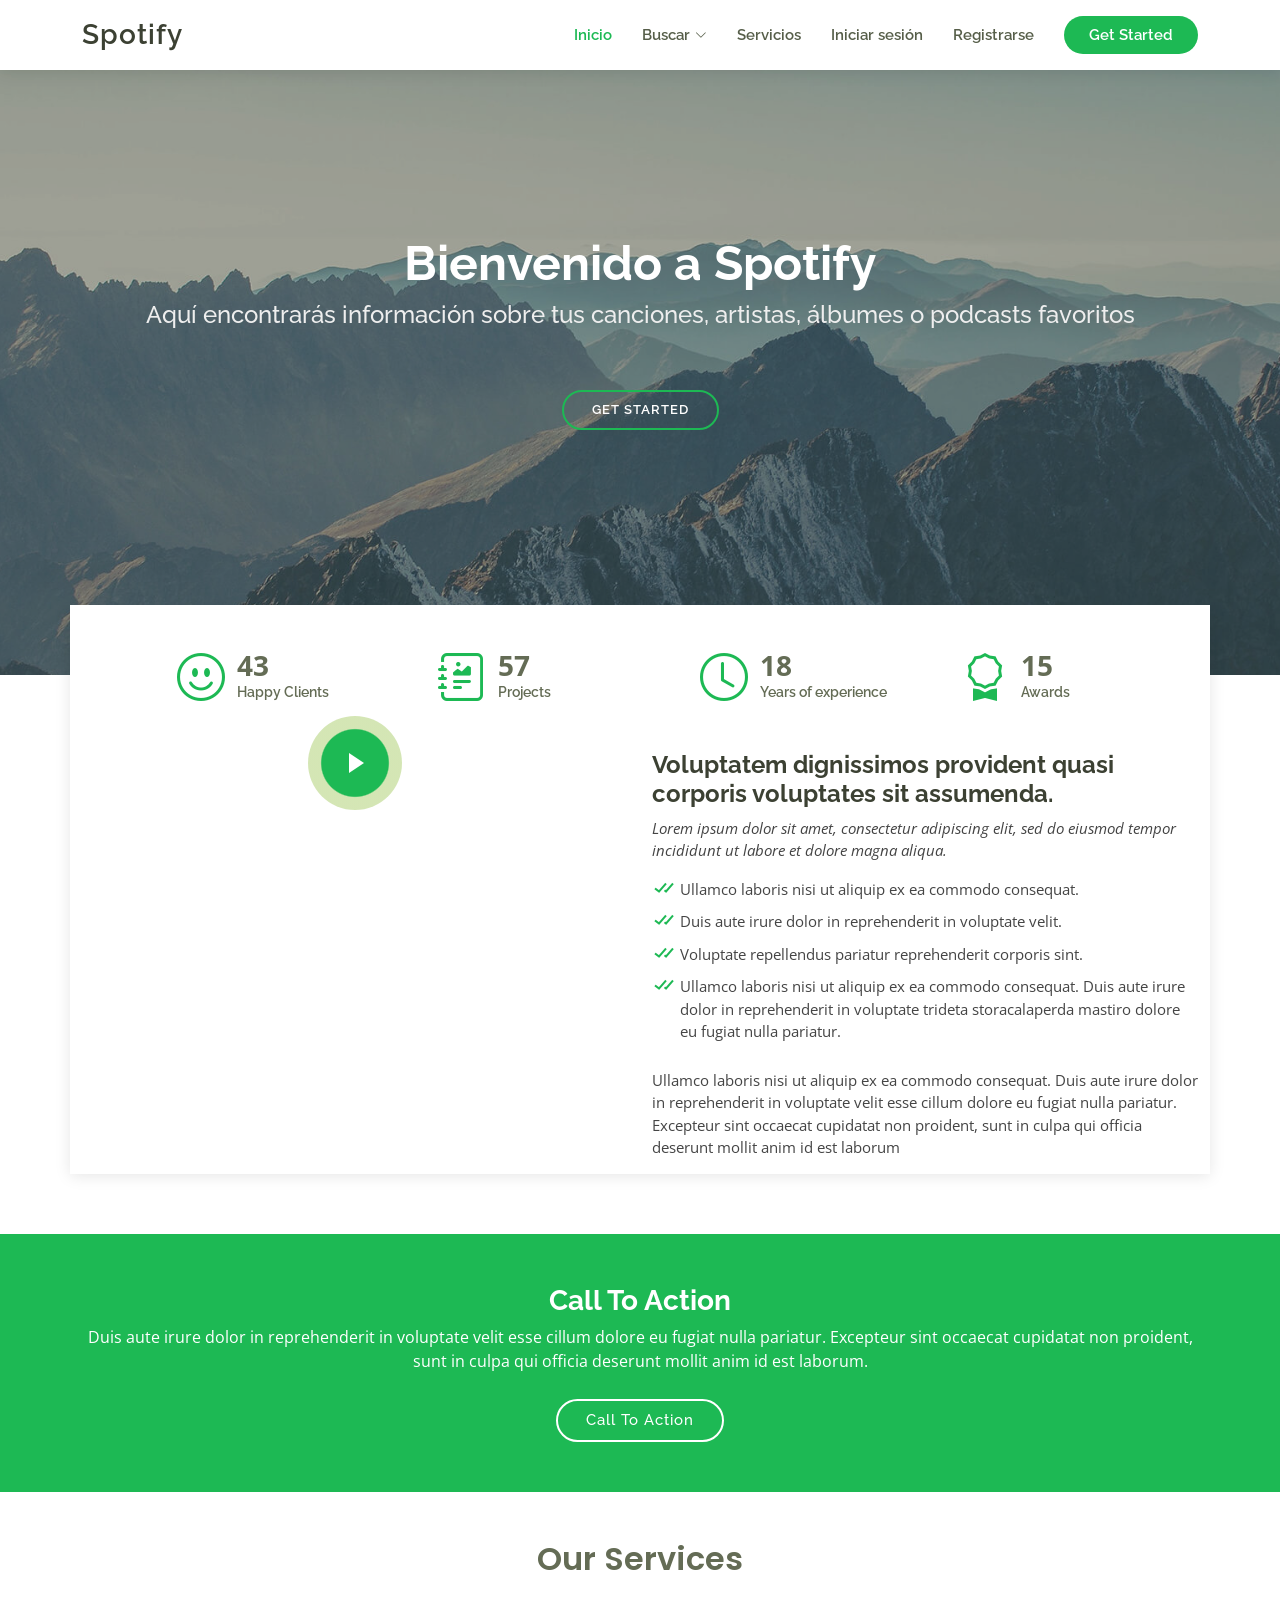
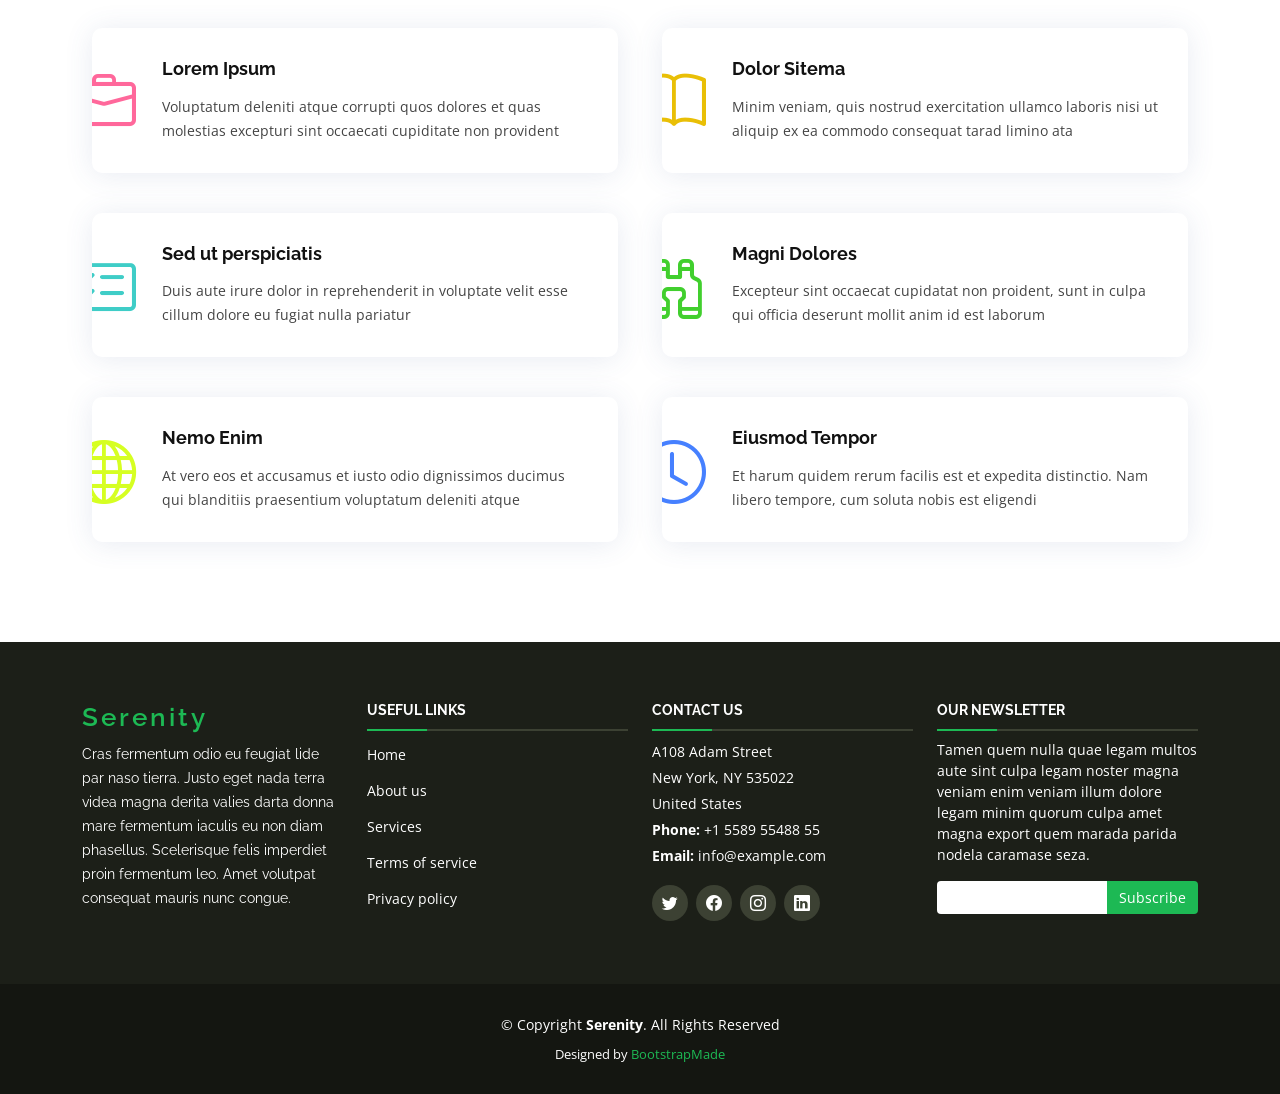
==== pat/src/main/resources/static/index.html @ 3deb3f6e "Bootstrap" ====
<!DOCTYPE html>
<html lang="en">

<head>
  <meta charset="utf-8">
  <meta content="width=device-width, initial-scale=1.0" name="viewport">

  <title>Spotify - Inicio</title>
  <meta content="" name="description">
  <meta content="" name="keywords">

  <!-- Favicons -->
  <link href="assets/img/favicon.png" rel="icon">
  <link href="assets/img/apple-touch-icon.png" rel="apple-touch-icon">

  <!-- Google Fonts -->
  <link href="https://fonts.googleapis.com/css?family=Open+Sans:300,300i,400,400i,600,600i,700,700i|Raleway:300,300i,400,400i,500,500i,600,600i,700,700i|Poppins:300,300i,400,400i,500,500i,600,600i,700,700i" rel="stylesheet">

  <!-- Vendor CSS Files -->
  <link href="assets/vendor/aos/aos.css" rel="stylesheet">
  <link href="assets/vendor/bootstrap/css/bootstrap.min.css" rel="stylesheet">
  <link href="assets/vendor/bootstrap-icons/bootstrap-icons.css" rel="stylesheet">
  <link href="assets/vendor/boxicons/css/boxicons.min.css" rel="stylesheet">
  <link href="assets/vendor/glightbox/css/glightbox.min.css" rel="stylesheet">
  <link href="assets/vendor/swiper/swiper-bundle.min.css" rel="stylesheet">

  <!-- Template Main CSS File -->
  <link href="assets/css/style.css" rel="stylesheet">
</head>

<body>

  <!-- ======= Header ======= -->
  <header id="header" class="fixed-top d-flex align-items-center">
    <div class="container d-flex align-items-center justify-content-between">

      <div class="logo">
        <h1 class="text-light"><a href="index.html">Spotify</a></h1>
        <!-- Uncomment below if you prefer to use an image logo -->
        <!-- <a href="index.html"><img src="assets/img/logo.png" alt="" class="img-fluid"></a>-->
      </div>

      <nav id="navbar" class="navbar">
        <ul>
          <li><a class="active" href="index.html">Inicio</a></li>
          <li class="dropdown"><a href="#"><span>Buscar</span> <i class="bi bi-chevron-down"></i></a>
            <ul>
              <li><a href="canciones.html">Canciones</a></li>
              <li><a href="artistas.html">Artistas</a></li>
              <li><a href="albumes.html">Álbumes</a></li>
              <li><a href="podcasts.html">Podcasts</a></li>
            </ul>
          </li>
          <li><a href="services.html">Servicios</a></li>
          <li><a href="portfolio.html">Iniciar sesión</a></li>
          <li><a href="register.html">Registrarse</a></li>

          <li><a class="getstarted" href="about.html">Get Started</a></li>
        </ul>
        <i class="bi bi-list mobile-nav-toggle"></i>
      </nav><!-- .navbar -->

    </div>
  </header><!-- End Header -->

  <!-- ======= Hero Section ======= -->
  <section id="hero">
    <div class="hero-container" data-aos="fade-up">
      <h1>Bienvenido a Spotify</h1>
      <h2>Aquí encontrarás información sobre tus canciones, artistas, álbumes o podcasts favoritos</h2>
      <a href="#about" class="btn-get-started scrollto">Get Started</a>
    </div>
  </section><!-- End Hero -->

  <main id="main">

    <!-- ======= About Section ======= -->
    <section id="about" class="about">
      <div class="container">

        <div class="row justify-content-end">
          <div class="col-lg-11">
            <div class="row justify-content-end">

              <div class="col-lg-3 col-md-5 col-6 d-md-flex align-items-md-stretch">
                <div class="count-box py-5">
                  <i class="bi bi-emoji-smile"></i>
                  <span data-purecounter-start="0" data-purecounter-end="65" class="purecounter">0</span>
                  <p>Happy Clients</p>
                </div>
              </div>

              <div class="col-lg-3 col-md-5 col-6 d-md-flex align-items-md-stretch">
                <div class="count-box py-5">
                  <i class="bi bi-journal-richtext"></i>
                  <span data-purecounter-start="0" data-purecounter-end="85" class="purecounter">0</span>
                  <p>Projects</p>
                </div>
              </div>

              <div class="col-lg-3 col-md-5 col-6 d-md-flex align-items-md-stretch">
                <div class="count-box pb-5 pt-0 pt-lg-5">
                  <i class="bi bi-clock"></i>
                  <span data-purecounter-start="0" data-purecounter-end="27" class="purecounter">0</span>
                  <p>Years of experience</p>
                </div>
              </div>

              <div class="col-lg-3 col-md-5 col-6 d-md-flex align-items-md-stretch">
                <div class="count-box pb-5 pt-0 pt-lg-5">
                  <i class="bi bi-award"></i>
                  <span data-purecounter-start="0" data-purecounter-end="22" class="purecounter">0</span>
                  <p>Awards</p>
                </div>
              </div>

            </div>
          </div>
        </div>

        <div class="row">

          <div class="col-lg-6 video-box align-self-baseline position-relative">
            <img src="assets/img/about.jpg" class="img-fluid" alt="">
            <a href="https://www.youtube.com/watch?v=jDDaplaOz7Q" class="glightbox play-btn mb-4"></a>
          </div>

          <div class="col-lg-6 pt-3 pt-lg-0 content">
            <h3>Voluptatem dignissimos provident quasi corporis voluptates sit assumenda.</h3>
            <p class="fst-italic">
              Lorem ipsum dolor sit amet, consectetur adipiscing elit, sed do eiusmod tempor incididunt ut labore et dolore
              magna aliqua.
            </p>
            <ul>
              <li><i class="bx bx-check-double"></i> Ullamco laboris nisi ut aliquip ex ea commodo consequat.</li>
              <li><i class="bx bx-check-double"></i> Duis aute irure dolor in reprehenderit in voluptate velit.</li>
              <li><i class="bx bx-check-double"></i> Voluptate repellendus pariatur reprehenderit corporis sint.</li>
              <li><i class="bx bx-check-double"></i> Ullamco laboris nisi ut aliquip ex ea commodo consequat. Duis aute irure dolor in reprehenderit in voluptate trideta storacalaperda mastiro dolore eu fugiat nulla pariatur.</li>
            </ul>
            <p>
              Ullamco laboris nisi ut aliquip ex ea commodo consequat. Duis aute irure dolor in reprehenderit in voluptate
              velit esse cillum dolore eu fugiat nulla pariatur. Excepteur sint occaecat cupidatat non proident, sunt in
              culpa qui officia deserunt mollit anim id est laborum
            </p>
          </div>

        </div>

      </div>
    </section><!-- End About Section -->

    <!-- ======= Cta Section ======= -->
    <section id="cta" class="cta">
      <div class="container" data-aos="fade-in">

        <div class="text-center">
          <h3>Call To Action</h3>
          <p> Duis aute irure dolor in reprehenderit in voluptate velit esse cillum dolore eu fugiat nulla pariatur. Excepteur sint occaecat cupidatat non proident, sunt in culpa qui officia deserunt mollit anim id est laborum.</p>
          <a class="cta-btn" href="#">Call To Action</a>
        </div>

      </div>
    </section><!-- End Cta Section -->

    <!-- ======= Services Section ======= -->
    <section id="services" class="services ">
      <div class="container">

        <div class="section-title pt-5" data-aos="fade-up">
          <h2>Our Services</h2>
        </div>

        <div class="row">
          <div class="col-md-6">
            <div class="icon-box" data-aos="fade-up">
              <div class="icon"><i class="bi bi-briefcase" style="color: #ff689b;"></i></div>
              <h4 class="title"><a href="">Lorem Ipsum</a></h4>
              <p class="description">Voluptatum deleniti atque corrupti quos dolores et quas molestias excepturi sint occaecati cupiditate non provident</p>
            </div>
          </div>
          <div class="col-md-6">
            <div class="icon-box" data-aos="fade-up">
              <div class="icon"><i class="bi bi-book" style="color: #e9bf06;"></i></div>
              <h4 class="title"><a href="">Dolor Sitema</a></h4>
              <p class="description">Minim veniam, quis nostrud exercitation ullamco laboris nisi ut aliquip ex ea commodo consequat tarad limino ata</p>
            </div>
          </div>

          <div class="col-md-6" data-aos="fade-up" data-aos-delay="100">
            <div class="icon-box">
              <div class="icon"><i class="bi bi-card-checklist" style="color: #3fcdc7;"></i></div>
              <h4 class="title"><a href="">Sed ut perspiciatis</a></h4>
              <p class="description">Duis aute irure dolor in reprehenderit in voluptate velit esse cillum dolore eu fugiat nulla pariatur</p>
            </div>
          </div>
          <div class="col-md-6" data-aos="fade-up" data-aos-delay="100">
            <div class="icon-box">
              <div class="icon"><i class="bi bi-binoculars" style="color:#41cf2e;"></i></div>
              <h4 class="title"><a href="">Magni Dolores</a></h4>
              <p class="description">Excepteur sint occaecat cupidatat non proident, sunt in culpa qui officia deserunt mollit anim id est laborum</p>
            </div>
          </div>

          <div class="col-md-6" data-aos="fade-up" data-aos-delay="200">
            <div class="icon-box">
              <div class="icon"><i class="bi bi-globe" style="color: #d6ff22;"></i></div>
              <h4 class="title"><a href="">Nemo Enim</a></h4>
              <p class="description">At vero eos et accusamus et iusto odio dignissimos ducimus qui blanditiis praesentium voluptatum deleniti atque</p>
            </div>
          </div>
          <div class="col-md-6" data-aos="fade-up" data-aos-delay="200">
            <div class="icon-box">
              <div class="icon"><i class="bi bi-clock" style="color: #4680ff;"></i></div>
              <h4 class="title"><a href="">Eiusmod Tempor</a></h4>
              <p class="description">Et harum quidem rerum facilis est et expedita distinctio. Nam libero tempore, cum soluta nobis est eligendi</p>
            </div>
          </div>
        </div>

      </div>
    </section><!-- End Services Section -->

  </main><!-- End #main -->

  <!-- ======= Footer ======= -->
  <footer id="footer">
    <div class="footer-top">
      <div class="container">
        <div class="row">

          <div class="col-lg-3 col-md-6 footer-info">
            <h3>Serenity</h3>
            <p>Cras fermentum odio eu feugiat lide par naso tierra. Justo eget nada terra videa magna derita valies darta donna mare fermentum iaculis eu non diam phasellus. Scelerisque felis imperdiet proin fermentum leo. Amet volutpat consequat mauris nunc congue.</p>
          </div>

          <div class="col-lg-3 col-md-6 footer-links">
            <h4>Useful Links</h4>
            <ul>
              <li><a href="#">Home</a></li>
              <li><a href="#">About us</a></li>
              <li><a href="#">Services</a></li>
              <li><a href="#">Terms of service</a></li>
              <li><a href="#">Privacy policy</a></li>
            </ul>
          </div>

          <div class="col-lg-3 col-md-6 footer-contact">
            <h4>Contact Us</h4>
            <p>
              A108 Adam Street <br>
              New York, NY 535022<br>
              United States <br>
              <strong>Phone:</strong> +1 5589 55488 55<br>
              <strong>Email:</strong> info@example.com<br>
            </p>

            <div class="social-links">
              <a href="#" class="twitter"><i class="bi bi-twitter"></i></a>
              <a href="#" class="facebook"><i class="bi bi-facebook"></i></a>
              <a href="#" class="instagram"><i class="bi bi-instagram"></i></a>
              <a href="#" class="linkedin"><i class="bi bi-linkedin"></i></a>
            </div>

          </div>

          <div class="col-lg-3 col-md-6 footer-newsletter">
            <h4>Our Newsletter</h4>
            <p>Tamen quem nulla quae legam multos aute sint culpa legam noster magna veniam enim veniam illum dolore legam minim quorum culpa amet magna export quem marada parida nodela caramase seza.</p>
            <form action="" method="post">
              <input type="email" name="email"><input type="submit" value="Subscribe">
            </form>
          </div>

        </div>
      </div>
    </div>

    <div class="container">
      <div class="copyright">
        &copy; Copyright <strong><span>Serenity</span></strong>. All Rights Reserved
      </div>
      <div class="credits">
        <!-- All the links in the footer should remain intact. -->
        <!-- You can delete the links only if you purchased the pro version. -->
        <!-- Licensing information: https://bootstrapmade.com/license/ -->
        <!-- Purchase the pro version with working PHP/AJAX contact form: https://bootstrapmade.com/serenity-bootstrap-corporate-template/ -->
        Designed by <a href="https://bootstrapmade.com/">BootstrapMade</a>
      </div>
    </div>
  </footer><!-- End Footer -->

  <a href="#" class="back-to-top d-flex align-items-center justify-content-center"><i class="bi bi-arrow-up-short"></i></a>

  <!-- Vendor JS Files -->
  <script src="assets/vendor/purecounter/purecounter.js"></script>
  <script src="assets/vendor/aos/aos.js"></script>
  <script src="assets/vendor/bootstrap/js/bootstrap.bundle.min.js"></script>
  <script src="assets/vendor/glightbox/js/glightbox.min.js"></script>
  <script src="assets/vendor/isotope-layout/isotope.pkgd.min.js"></script>
  <script src="assets/vendor/swiper/swiper-bundle.min.js"></script>
  <script src="assets/vendor/waypoints/noframework.waypoints.js"></script>
  <script src="assets/vendor/php-email-form/validate.js"></script>

  <!-- Template Main JS File -->
  <script src="assets/js/main.js"></script>

</body>

</html>
---- pat/src/main/resources/static/assets/css/style.css ----
/**
* Template Name: Serenity - v4.7.0
* Template URL: https://bootstrapmade.com/serenity-bootstrap-corporate-template/
* Author: BootstrapMade.com
* License: https://bootstrapmade.com/license/
*/

/*--------------------------------------------------------------
# General
--------------------------------------------------------------*/
body {
  font-family: "Open Sans", sans-serif;
  color: #444444;
}

a {
  color: #1DB954;
  text-decoration: none;
}

a:hover {
  color: #1DB954;
  text-decoration: none;
}

h1, h2, h3, h4, h5, h6 {
  font-family: "Raleway", sans-serif;
}

#main {
  margin-top: 70px;
  z-index: 3;
  position: relative;
}

/*--------------------------------------------------------------
# Back to top button
--------------------------------------------------------------*/
.back-to-top {
  position: fixed;
  visibility: hidden;
  opacity: 0;
  right: 15px;
  bottom: 15px;
  z-index: 996;
  background: #1DB954;
  width: 40px;
  height: 40px;
  border-radius: 4px;
  transition: all 0.4s;
}
.back-to-top i {
  font-size: 28px;
  color: #fff;
  line-height: 0;
}
.back-to-top:hover {
  background: #1DB954;
  color: #fff;
}
.back-to-top.active {
  visibility: visible;
  opacity: 1;
}

/*--------------------------------------------------------------
# Disable AOS delay on mobile
--------------------------------------------------------------*/
@media screen and (max-width: 768px) {
  [data-aos-delay] {
    transition-delay: 0 !important;
  }
}
/*--------------------------------------------------------------
# Header
--------------------------------------------------------------*/
#header {
  height: 70px;
  z-index: 997;
  transition: all 0.5s ease-in-out;
  background: #fff;
  box-shadow: 0px 2px 15px rgba(0, 0, 0, 0.1);
}
#header .logo h1 {
  font-size: 28px;
  margin: 0;
  line-height: 0;
  font-weight: 600;
  letter-spacing: 1px;
}
#header .logo h1 a, #header .logo h1 a:hover {
  color: #3c4133;
  text-decoration: none;
}
#header .logo img {
  padding: 0;
  margin: 0;
  max-height: 40px;
}

/*--------------------------------------------------------------
# Navigation Menu
--------------------------------------------------------------*/
/**
* Desktop Navigation 
*/
.navbar {
  padding: 0;
}
.navbar ul {
  margin: 0;
  padding: 0;
  display: flex;
  list-style: none;
  align-items: center;
}
.navbar li {
  position: relative;
}
.navbar a, .navbar a:focus {
  display: flex;
  align-items: center;
  justify-content: space-between;
  padding: 10px 0 10px 30px;
  font-family: "Raleway", sans-serif;
  font-size: 15px;
  font-weight: 600;
  color: #565e49;
  white-space: nowrap;
  transition: 0.3s;
}
.navbar a i, .navbar a:focus i {
  font-size: 12px;
  line-height: 0;
  margin-left: 5px;
}
.navbar a:hover, .navbar .active, .navbar .active:focus, .navbar li:hover > a {
  color: #1DB954;
}
.navbar .getstarted, .navbar .getstarted:focus {
  background: #1DB954;
  padding: 8px 25px;
  margin-left: 30px;
  border-radius: 50px;
  color: #fff;
}
.navbar .getstarted:hover, .navbar .getstarted:focus:hover {
  color: #fff;
  background: #1DB954;
}
.navbar .dropdown ul {
  display: block;
  position: absolute;
  left: 28px;
  top: calc(100% + 30px);
  margin: 0;
  padding: 10px 0;
  z-index: 99;
  opacity: 0;
  visibility: hidden;
  background: #fff;
  box-shadow: 0px 0px 30px rgba(127, 137, 161, 0.25);
  transition: 0.3s;
}
.navbar .dropdown ul li {
  min-width: 200px;
}
.navbar .dropdown ul a {
  padding: 10px 20px;
  font-size: 15px;
  text-transform: none;
}
.navbar .dropdown ul a i {
  font-size: 12px;
}
.navbar .dropdown ul a:hover, .navbar .dropdown ul .active:hover, .navbar .dropdown ul li:hover > a {
  color: #1DB954;
}
.navbar .dropdown:hover > ul {
  opacity: 1;
  top: 100%;
  visibility: visible;
}
.navbar .dropdown .dropdown ul {
  top: 0;
  left: calc(100% - 30px);
  visibility: hidden;
}
.navbar .dropdown .dropdown:hover > ul {
  opacity: 1;
  top: 0;
  left: 100%;
  visibility: visible;
}
@media (max-width: 1366px) {
  .navbar .dropdown .dropdown ul {
    left: -90%;
  }
  .navbar .dropdown .dropdown:hover > ul {
    left: -100%;
  }
}

/**
* Mobile Navigation 
*/
.mobile-nav-toggle {
  color: #3c4133;
  font-size: 28px;
  cursor: pointer;
  display: none;
  line-height: 0;
  transition: 0.5s;
}
.mobile-nav-toggle.bi-x {
  color: #fff;
}

@media (max-width: 991px) {
  .mobile-nav-toggle {
    display: block;
  }

  .navbar ul {
    display: none;
  }
}
.navbar-mobile {
  position: fixed;
  overflow: hidden;
  top: 0;
  right: 0;
  left: 0;
  bottom: 0;
  background: rgba(34, 36, 29, 0.9);
  transition: 0.3s;
  z-index: 999;
}
.navbar-mobile .mobile-nav-toggle {
  position: absolute;
  top: 15px;
  right: 15px;
}
.navbar-mobile ul {
  display: block;
  position: absolute;
  top: 55px;
  right: 15px;
  bottom: 15px;
  left: 15px;
  padding: 10px 0;
  background-color: #fff;
  overflow-y: auto;
  transition: 0.3s;
}
.navbar-mobile a, .navbar-mobile a:focus {
  padding: 10px 20px;
  font-size: 15px;
  color: #3c4133;
}
.navbar-mobile a:hover, .navbar-mobile .active, .navbar-mobile li:hover > a {
  color: #1DB954;
}
.navbar-mobile .getstarted, .navbar-mobile .getstarted:focus {
  margin: 15px;
}
.navbar-mobile .dropdown ul {
  position: static;
  display: none;
  margin: 10px 20px;
  padding: 10px 0;
  z-index: 99;
  opacity: 1;
  visibility: visible;
  background: #fff;
  box-shadow: 0px 0px 30px rgba(127, 137, 161, 0.25);
}
.navbar-mobile .dropdown ul li {
  min-width: 200px;
}
.navbar-mobile .dropdown ul a {
  padding: 10px 20px;
}
.navbar-mobile .dropdown ul a i {
  font-size: 12px;
}
.navbar-mobile .dropdown ul a:hover, .navbar-mobile .dropdown ul .active:hover, .navbar-mobile .dropdown ul li:hover > a {
  color: #1DB954;
}
.navbar-mobile .dropdown > .dropdown-active {
  display: block;
}

/*--------------------------------------------------------------
# Hero Section
--------------------------------------------------------------*/
#hero {
  width: 100%;
  height: 75vh;
  background: url("../img/hero-bg.jpg") top center;
  background-size: cover;
  position: relative;
  margin-bottom: -140px;
  z-index: 1;
}
#hero:before {
  content: "";
  background: rgba(60, 65, 51, 0.4);
  position: absolute;
  bottom: 0;
  top: 0;
  left: 0;
  right: 0;
}
#hero .hero-container {
  position: absolute;
  bottom: 0;
  top: 0;
  left: 0;
  right: 0;
  display: flex;
  justify-content: center;
  align-items: center;
  flex-direction: column;
  text-align: center;
}
#hero h1 {
  margin: 0 0 10px 0;
  font-size: 48px;
  font-weight: 700;
  line-height: 56px;
  color: #fff;
}
#hero h2 {
  color: #eee;
  margin-bottom: 50px;
  font-size: 24px;
}
#hero .btn-get-started {
  font-family: "Raleway", sans-serif;
  font-weight: 600;
  font-size: 13px;
  letter-spacing: 1px;
  display: inline-block;
  padding: 8px 28px;
  border-radius: 50px;
  transition: 0.5s;
  margin: 10px;
  border: 2px solid #1DB954;
  text-transform: uppercase;
  color: #fff;
}
#hero .btn-get-started:hover {
  background: #1DB954;
}
@media (min-width: 1024px) {
  #hero {
    background-attachment: fixed;
  }
}
@media (max-width: 768px) {
  #hero {
    height: 100vh;
  }
  #hero h1 {
    font-size: 28px;
    line-height: 36px;
  }
  #hero h2 {
    font-size: 18px;
    line-height: 24px;
    margin-bottom: 30px;
  }
  #hero .hero-container {
    padding: 0 15px;
  }
}
@media (max-height: 500px) {
  #hero {
    height: 120vh;
  }
}

/*--------------------------------------------------------------
# Sections General
--------------------------------------------------------------*/
section {
  padding-bottom: 60px;
  overflow: hidden;
}

.section-bg {
  background-color: #f9fbf4;
}

.section-title {
  text-align: center;
  padding-bottom: 30px;
}
.section-title h2 {
  font-size: 32px;
  font-weight: 600;
  margin-bottom: 20px;
  padding-bottom: 0;
  font-family: "Poppins", sans-serif;
  color: #646c55;
}
.section-title p {
  margin-bottom: 0;
}

/*--------------------------------------------------------------
# Breadcrumbs
--------------------------------------------------------------*/
.breadcrumbs {
  padding: 0;
}
.breadcrumbs .breadcrumb-hero {
  text-align: center;
  background: #1DB954;
  padding: 20px 0;
  color: #fff;
}
.breadcrumbs .breadcrumb-hero h2 {
  font-size: 32px;
  font-weight: 500;
}
.breadcrumbs .breadcrumb-hero p {
  font-size: 14px;
  margin-bottom: 0;
}
.breadcrumbs ol {
  display: flex;
  flex-wrap: wrap;
  list-style: none;
  padding: 0;
  margin: 30px 0;
}
.breadcrumbs ol li + li {
  padding-left: 10px;
}
.breadcrumbs ol li + li::before {
  display: inline-block;
  padding-right: 10px;
  color: #565e49;
  content: "/";
}

/*--------------------------------------------------------------
# About
--------------------------------------------------------------*/
.about .container {
  box-shadow: 0px 2px 15px rgba(0, 0, 0, 0.1);
  padding-bottom: 15px;
  background: #fff;
}
.about .count-box {
  width: 100%;
}
.about .count-box i {
  display: block;
  font-size: 48px;
  color: #1DB954;
  float: left;
  line-height: 0;
}
.about .count-box span {
  font-size: 28px;
  line-height: 24px;
  display: block;
  font-weight: 700;
  color: #646c55;
  margin-left: 60px;
}
.about .count-box p {
  padding: 5px 0 0 0;
  margin: 0 0 0 60px;
  font-family: "Raleway", sans-serif;
  font-weight: 600;
  font-size: 14px;
  color: #646c55;
}
.about .count-box a {
  font-weight: 600;
  display: block;
  margin-top: 20px;
  color: #646c55;
  font-size: 15px;
  font-family: "Poppins", sans-serif;
  transition: ease-in-out 0.3s;
}
.about .count-box a:hover {
  color: #8b9578;
}
.about .content {
  font-size: 15px;
}
.about .content h3 {
  font-weight: 700;
  font-size: 24px;
  color: #3c4133;
}
.about .content ul {
  list-style: none;
  padding: 0;
}
.about .content ul li {
  padding-bottom: 10px;
  padding-left: 28px;
  position: relative;
}
.about .content ul i {
  font-size: 24px;
  color: #1DB954;
  position: absolute;
  left: 0;
  top: -2px;
}
.about .content p:last-child {
  margin-bottom: 0;
}
.about .play-btn {
  width: 94px;
  height: 94px;
  background: radial-gradient(#1DB954 50%, rgba(148, 192, 69, 0.4) 52%);
  border-radius: 50%;
  display: block;
  position: absolute;
  left: calc(50% - 47px);
  top: calc(50% - 47px);
  overflow: hidden;
}
.about .play-btn::after {
  content: "";
  position: absolute;
  left: 50%;
  top: 50%;
  transform: translateX(-40%) translateY(-50%);
  width: 0;
  height: 0;
  border-top: 10px solid transparent;
  border-bottom: 10px solid transparent;
  border-left: 15px solid #fff;
  z-index: 100;
  transition: all 400ms cubic-bezier(0.55, 0.055, 0.675, 0.19);
}
.about .play-btn::before {
  content: "";
  position: absolute;
  width: 120px;
  height: 120px;
  -webkit-animation-delay: 0s;
  animation-delay: 0s;
  -webkit-animation: pulsate-btn 2s;
  animation: pulsate-btn 2s;
  -webkit-animation-direction: forwards;
  animation-direction: forwards;
  -webkit-animation-iteration-count: infinite;
  animation-iteration-count: infinite;
  -webkit-animation-timing-function: steps;
  animation-timing-function: steps;
  opacity: 1;
  border-radius: 50%;
  border: 5px solid rgba(30, 215, 96, 0.7);
  top: -15%;
  left: -15%;
  background: rgba(198, 16, 0, 0);
}
.about .play-btn:hover::after {
  border-left: 15px solid #1DB954;
  transform: scale(20);
}
.about .play-btn:hover::before {
  content: "";
  position: absolute;
  left: 50%;
  top: 50%;
  transform: translateX(-40%) translateY(-50%);
  width: 0;
  height: 0;
  border: none;
  border-top: 10px solid transparent;
  border-bottom: 10px solid transparent;
  border-left: 15px solid #fff;
  z-index: 200;
  -webkit-animation: none;
  animation: none;
  border-radius: 0;
}

@-webkit-keyframes pulsate-btn {
  0% {
    transform: scale(0.6, 0.6);
    opacity: 1;
  }
  100% {
    transform: scale(1, 1);
    opacity: 0;
  }
}

@keyframes pulsate-btn {
  0% {
    transform: scale(0.6, 0.6);
    opacity: 1;
  }
  100% {
    transform: scale(1, 1);
    opacity: 0;
  }
}
/*--------------------------------------------------------------
# Cta
--------------------------------------------------------------*/
.cta {
  background: #1DB954;
  padding: 50px 0;
}
.cta h3 {
  color: #fff;
  font-size: 28px;
  font-weight: 700;
}
.cta p {
  color: #fff;
}
.cta .cta-btn {
  font-family: "Raleway", sans-serif;
  font-weight: 500;
  font-size: 15px;
  letter-spacing: 1px;
  display: inline-block;
  padding: 8px 28px;
  border-radius: 25px;
  transition: 0.5s;
  margin-top: 10px;
  border: 2px solid #fff;
  color: #fff;
}
.cta .cta-btn:hover {
  background: #1DB954;
  border-color: #1DB954;
}

/*--------------------------------------------------------------
# Services
--------------------------------------------------------------*/
.services .icon-box {
  padding: 30px;
  position: relative;
  overflow: hidden;
  border-radius: 10px;
  margin: 0 10px 40px 10px;
  background: #fff;
  box-shadow: 0 2px 29px 0 rgba(68, 88, 144, 0.12);
  transition: all 0.3s ease-in-out;
}
.services .icon-box:hover {
  transform: translateY(-5px);
}
.services .icon {
  position: absolute;
  left: -20px;
  top: calc(50% - 30px);
}
.services .icon i {
  font-size: 64px;
  line-height: 1;
  transition: 0.5s;
}
.services .title {
  margin-left: 40px;
  font-weight: 700;
  margin-bottom: 15px;
  font-size: 18px;
}
.services .title a {
  color: #111;
}
.services .icon-box:hover .title a {
  color: #1DB954;
}
.services .description {
  font-size: 14px;
  margin-left: 40px;
  line-height: 24px;
  margin-bottom: 0;
}

/*--------------------------------------------------------------
# Work Process
--------------------------------------------------------------*/
.work-process .content + .content {
  margin-top: 100px;
}
.work-process .content h3 {
  font-weight: 600;
  font-size: 26px;
}
.work-process .content ul {
  list-style: none;
  padding: 0;
}
.work-process .content ul li {
  padding-bottom: 10px;
}
.work-process .content ul i {
  font-size: 20px;
  padding-right: 4px;
  color: #1DB954;
}
.work-process .content p:last-child {
  margin-bottom: 0;
}

/*--------------------------------------------------------------
# Our Skills
--------------------------------------------------------------*/
.skills {
  padding-top: 60px;
}
.skills .content h3 {
  font-weight: 700;
  font-size: 26px;
  color: #3c4133;
  font-family: "Poppins", sans-serif;
}
.skills .content ul {
  list-style: none;
  padding: 0;
}
.skills .content ul li {
  padding-bottom: 10px;
}
.skills .content ul i {
  font-size: 20px;
  padding-right: 4px;
  color: #1DB954;
}
.skills .content p:last-child {
  margin-bottom: 0;
}
.skills .progress {
  height: 60px;
  display: block;
  background: none;
  border-radius: 0;
}
.skills .progress .skill {
  padding: 0;
  margin: 0 0 6px 0;
  text-transform: uppercase;
  display: block;
  font-weight: 600;
  font-family: "Poppins", sans-serif;
  color: #3c4133;
}
.skills .progress .skill .val {
  float: right;
  font-style: normal;
}
.skills .progress-bar-wrap {
  background: #e1e4dc;
}
.skills .progress-bar {
  width: 1px;
  height: 10px;
  transition: 0.9s;
  background-color: #1DB954;
}

/*--------------------------------------------------------------
# Our Clients
--------------------------------------------------------------*/
.clients {
  padding-top: 60px;
}
.clients .swiper-slide img {
  opacity: 0.5;
  transition: 0.3s;
}
.clients .swiper-slide img:hover {
  opacity: 1;
}
.clients .swiper-pagination {
  margin-top: 20px;
  position: relative;
}
.clients .swiper-pagination .swiper-pagination-bullet {
  width: 12px;
  height: 12px;
  background-color: #fff;
  opacity: 1;
  border: 1px solid #1DB954;
}
.clients .swiper-pagination .swiper-pagination-bullet-active {
  background-color: #1DB954;
}

/*--------------------------------------------------------------
# Features
--------------------------------------------------------------*/
.features .card {
  border: 0;
  padding: 160px 20px 20px 20px;
  position: relative;
  width: 100%;
  background-size: cover;
  background-repeat: no-repeat;
  background-position: center center;
}
.features .card-body {
  z-index: 10;
  background: rgba(255, 255, 255, 0.9);
  padding: 15px 30px;
  box-shadow: 0px 2px 15px rgba(0, 0, 0, 0.1);
  transition: 0.3s;
  transition: ease-in-out 0.4s;
  border-radius: 5px;
}
.features .card-title {
  font-weight: 700;
  text-align: center;
  margin-bottom: 15px;
}
.features .card-title a {
  color: #3c4133;
}
.features .card-text {
  color: #5e5e5e;
}
.features .read-more a {
  color: #777777;
  text-transform: uppercase;
  font-weight: 600;
  font-size: 12px;
  transition: 0.4s;
}
.features .read-more a:hover {
  text-decoration: underline;
}
.features .card:hover .card-body {
  background: #1DB954;
}
.features .card:hover .read-more a, .features .card:hover .card-title, .features .card:hover .card-title a, .features .card:hover .card-text {
  color: #fff;
}

/*--------------------------------------------------------------
# Portfolio
--------------------------------------------------------------*/
.portfolio .portfolio-item {
  margin-bottom: 30px;
}
.portfolio #portfolio-flters {
  padding: 0;
  margin: 0 auto 20px auto;
  list-style: none;
  text-align: center;
}
.portfolio #portfolio-flters li {
  cursor: pointer;
  display: inline-block;
  padding: 8px 15px 10px 15px;
  font-size: 14px;
  font-weight: 600;
  line-height: 1;
  text-transform: uppercase;
  color: #444444;
  margin-bottom: 5px;
  transition: all 0.3s ease-in-out;
  border-radius: 3px;
}
.portfolio #portfolio-flters li:hover, .portfolio #portfolio-flters li.filter-active {
  color: #fff;
  background: #1DB954;
}
.portfolio #portfolio-flters li:last-child {
  margin-right: 0;
}
.portfolio .portfolio-wrap {
  transition: 0.3s;
  position: relative;
  overflow: hidden;
  z-index: 1;
  background: rgba(60, 65, 51, 0.6);
}
.portfolio .portfolio-wrap::before {
  content: "";
  background: rgba(60, 65, 51, 0.6);
  position: absolute;
  left: 0;
  right: 0;
  top: 0;
  bottom: 0;
  transition: all ease-in-out 0.3s;
  z-index: 2;
  opacity: 0;
}
.portfolio .portfolio-wrap img {
  transition: all ease-in-out 0.3s;
}
.portfolio .portfolio-wrap .portfolio-info {
  opacity: 0;
  position: absolute;
  top: 0;
  left: 0;
  right: 0;
  bottom: 0;
  z-index: 3;
  transition: all ease-in-out 0.3s;
  display: flex;
  flex-direction: column;
  justify-content: flex-end;
  align-items: flex-start;
  padding: 20px;
}
.portfolio .portfolio-wrap .portfolio-info h4 {
  font-size: 20px;
  color: #fff;
  font-weight: 600;
}
.portfolio .portfolio-wrap .portfolio-info p {
  color: rgba(255, 255, 255, 0.7);
  font-size: 14px;
  text-transform: uppercase;
  padding: 0;
  margin: 0;
  font-style: italic;
}
.portfolio .portfolio-wrap .portfolio-links {
  text-align: center;
  z-index: 4;
}
.portfolio .portfolio-wrap .portfolio-links a {
  color: #fff;
  margin: 0 5px 0 0;
  font-size: 28px;
  display: inline-block;
  transition: 0.3s;
}
.portfolio .portfolio-wrap .portfolio-links a:hover {
  color: #c0da91;
}
.portfolio .portfolio-wrap:hover::before {
  opacity: 1;
}
.portfolio .portfolio-wrap:hover img {
  transform: scale(1.2);
}
.portfolio .portfolio-wrap:hover .portfolio-info {
  opacity: 1;
}

/*--------------------------------------------------------------
# Portfolio Details
--------------------------------------------------------------*/
.portfolio-details {
  padding-top: 40px;
}
.portfolio-details .portfolio-details-slider img {
  width: 100%;
}
.portfolio-details .portfolio-details-slider .swiper-pagination {
  margin-top: 20px;
  position: relative;
}
.portfolio-details .portfolio-details-slider .swiper-pagination .swiper-pagination-bullet {
  width: 12px;
  height: 12px;
  background-color: #fff;
  opacity: 1;
  border: 1px solid #1DB954;
}
.portfolio-details .portfolio-details-slider .swiper-pagination .swiper-pagination-bullet-active {
  background-color: #1DB954;
}
.portfolio-details .portfolio-info {
  padding: 30px;
  box-shadow: 0px 0 30px rgba(60, 65, 51, 0.08);
}
.portfolio-details .portfolio-info h3 {
  font-size: 22px;
  font-weight: 700;
  margin-bottom: 20px;
  padding-bottom: 20px;
  border-bottom: 1px solid #eee;
}
.portfolio-details .portfolio-info ul {
  list-style: none;
  padding: 0;
  font-size: 15px;
}
.portfolio-details .portfolio-info ul li + li {
  margin-top: 10px;
}
.portfolio-details .portfolio-description {
  padding-top: 30px;
}
.portfolio-details .portfolio-description h2 {
  font-size: 26px;
  font-weight: 700;
  margin-bottom: 20px;
}
.portfolio-details .portfolio-description p {
  padding: 0;
}

/*--------------------------------------------------------------
# Pricing
--------------------------------------------------------------*/
.pricing .box {
  padding: 20px;
  background: #fff;
  text-align: center;
  box-shadow: 0px 0px 4px rgba(0, 0, 0, 0.12);
  border-radius: 5px;
  position: relative;
  overflow: hidden;
}
.pricing h3 {
  font-weight: 400;
  margin: -20px -20px 20px -20px;
  padding: 20px 15px;
  font-size: 16px;
  font-weight: 600;
  color: #777777;
  background: #f8f8f8;
}
.pricing h4 {
  font-size: 36px;
  color: #1DB954;
  font-weight: 600;
  font-family: "Poppins", sans-serif;
  margin-bottom: 20px;
}
.pricing h4 sup {
  font-size: 20px;
  top: -15px;
  left: -3px;
}
.pricing h4 span {
  color: #bababa;
  font-size: 16px;
  font-weight: 300;
}
.pricing ul {
  padding: 0;
  list-style: none;
  color: #444444;
  text-align: center;
  line-height: 20px;
  font-size: 14px;
}
.pricing ul li {
  padding-bottom: 16px;
}
.pricing ul i {
  color: #1DB954;
  font-size: 18px;
  padding-right: 4px;
}
.pricing ul .na {
  color: #ccc;
  text-decoration: line-through;
}
.pricing .btn-wrap {
  margin: 20px -20px -20px -20px;
  padding: 20px 15px;
  background: #f8f8f8;
  text-align: center;
}
.pricing .btn-buy {
  background: #1DB954;
  display: inline-block;
  padding: 6px 35px 8px 35px;
  border-radius: 4px;
  color: #fff;
  transition: none;
  font-size: 14px;
  font-weight: 400;
  font-family: "Raleway", sans-serif;
  font-weight: 600;
  box-shadow: 0 3px 7px rgba(148, 192, 69, 0.4);
  transition: 0.3s;
}
.pricing .btn-buy:hover {
  background: #1DB954;
}
.pricing .featured h3 {
  color: #fff;
  background: #1DB954;
  box-shadow: 0 3px 7px rgba(148, 192, 69, 0.4);
}
.pricing .advanced {
  width: 200px;
  position: absolute;
  top: 18px;
  right: -68px;
  transform: rotate(45deg);
  z-index: 1;
  font-size: 14px;
  padding: 1px 0 3px 0;
  background: #1DB954;
  color: #fff;
}

/*--------------------------------------------------------------
# Frequently Asked Questions
--------------------------------------------------------------*/
.faq {
  padding-top: 60px;
}
.faq .faq-item {
  margin: 20px 0;
  padding: 20px 0;
  border-bottom: 1px solid #dee1d9;
}
.faq .faq-item i {
  color: #bcc2b1;
  font-size: 20px;
  float: left;
  line-height: 0;
  padding: 13px 0 0 0;
  margin: 0;
}
.faq .faq-item h4 {
  font-size: 16px;
  line-height: 26px;
  font-weight: 500;
  margin: 0 0 10px 28px;
  font-family: "Poppins", sans-serif;
}
.faq .faq-item p {
  font-size: 15px;
}

/*--------------------------------------------------------------
# Contact
--------------------------------------------------------------*/
.contact .info {
  width: 100%;
  background: #fff;
}
.contact .info i {
  font-size: 20px;
  color: #1DB954;
  float: left;
  width: 44px;
  height: 44px;
  background: #f0f6e5;
  display: flex;
  justify-content: center;
  align-items: center;
  border-radius: 50px;
  transition: all 0.3s ease-in-out;
}
.contact .info h4 {
  padding: 0 0 0 60px;
  font-size: 22px;
  font-weight: 600;
  margin-bottom: 5px;
  color: #3c4133;
}
.contact .info p {
  padding: 0 0 0 60px;
  margin-bottom: 0;
  font-size: 14px;
  color: #717a60;
}
.contact .info .email, .contact .info .phone {
  margin-top: 40px;
}
.contact .info .email:hover i, .contact .info .address:hover i, .contact .info .phone:hover i {
  background: #1DB954;
  color: #fff;
}
.contact .php-email-form {
  width: 100%;
  background: #fff;
}
.contact .php-email-form .form-group {
  padding-bottom: 8px;
}
.contact .php-email-form .error-message {
  display: none;
  color: #fff;
  background: #ed3c0d;
  text-align: left;
  padding: 15px;
  font-weight: 600;
}
.contact .php-email-form .error-message br + br {
  margin-top: 25px;
}
.contact .php-email-form .sent-message {
  display: none;
  color: #fff;
  background: #18d26e;
  text-align: center;
  padding: 15px;
  font-weight: 600;
}
.contact .php-email-form .loading {
  display: none;
  background: #fff;
  text-align: center;
  padding: 15px;
}
.contact .php-email-form .loading:before {
  content: "";
  display: inline-block;
  border-radius: 50%;
  width: 24px;
  height: 24px;
  margin: 0 10px -6px 0;
  border: 3px solid #18d26e;
  border-top-color: #eee;
  -webkit-animation: animate-loading 1s linear infinite;
  animation: animate-loading 1s linear infinite;
}
.contact .php-email-form input, .contact .php-email-form textarea {
  border-radius: 0;
  box-shadow: none;
  font-size: 14px;
}
.contact .php-email-form input {
  height: 44px;
}
.contact .php-email-form textarea {
  padding: 10px 12px;
}
.contact .php-email-form button[type=submit] {
  background: #1DB954;
  border: 0;
  padding: 10px 24px;
  color: #fff;
  transition: 0.4s;
  border-radius: 50px;
}
.contact .php-email-form button[type=submit]:hover {
  background: #1DB954;
}
@-webkit-keyframes animate-loading {
  0% {
    transform: rotate(0deg);
  }
  100% {
    transform: rotate(360deg);
  }
}
@keyframes animate-loading {
  0% {
    transform: rotate(0deg);
  }
  100% {
    transform: rotate(360deg);
  }
}

/*--------------------------------------------------------------
# Team
--------------------------------------------------------------*/
.team {
  background: #fff;
}
.team .member {
  margin-bottom: 20px;
  overflow: hidden;
}
.team .member .member-img {
  position: relative;
  overflow: hidden;
}
.team .member .social {
  position: absolute;
  left: 0;
  bottom: -40px;
  right: 0;
  height: 40px;
  opacity: 0;
  transition: bottom ease-in-out 0.4s;
  background: rgba(148, 192, 69, 0.8);
  display: flex;
  align-items: center;
  justify-content: center;
}
.team .member .social a {
  transition: color 0.3s;
  color: #fff;
  margin: 0 10px;
  display: inline-flex;
  align-items: center;
  justify-content: center;
}
.team .member .social a:hover {
  color: #1DB954;
}
.team .member .social i {
  font-size: 18px;
  line-height: 0;
}
.team .member .member-info h4 {
  font-weight: 700;
  margin: 15px 0 5px 0;
  font-size: 18px;
}
.team .member .member-info span {
  display: block;
  font-size: 13px;
  text-transform: uppercase;
  font-weight: 400;
  margin-bottom: 15px;
  color: #1DB954;
}
.team .member .member-info p {
  font-style: italic;
  font-size: 14px;
  line-height: 26px;
  color: #777777;
}
.team .member:hover .social {
  bottom: 0;
  opacity: 1;
  transition: bottom ease-in-out 0.4s;
}

/*--------------------------------------------------------------
# Blog
--------------------------------------------------------------*/
.blog {
  padding: 0 0 40px 0;
}
.blog .entry {
  padding: 30px;
  margin-bottom: 60px;
  box-shadow: 0 4px 16px rgba(0, 0, 0, 0.1);
}
.blog .entry .entry-img {
  max-height: 440px;
  margin: -30px -30px 20px -30px;
  overflow: hidden;
}
.blog .entry .entry-title {
  font-size: 28px;
  font-weight: bold;
  padding: 0;
  margin: 0 0 20px 0;
}
.blog .entry .entry-title a {
  color: #3c4133;
  transition: 0.3s;
}
.blog .entry .entry-title a:hover {
  color: #1DB954;
}
.blog .entry .entry-meta {
  margin-bottom: 15px;
  color: #a3ab95;
}
.blog .entry .entry-meta ul {
  display: flex;
  flex-wrap: wrap;
  list-style: none;
  align-items: center;
  padding: 0;
  margin: 0;
}
.blog .entry .entry-meta ul li + li {
  padding-left: 20px;
}
.blog .entry .entry-meta i {
  font-size: 16px;
  margin-right: 8px;
  line-height: 0;
}
.blog .entry .entry-meta a {
  color: #777777;
  font-size: 14px;
  display: inline-block;
  line-height: 1;
}
.blog .entry .entry-content p {
  line-height: 24px;
}
.blog .entry .entry-content .read-more {
  -moz-text-align-last: right;
  text-align-last: right;
}
.blog .entry .entry-content .read-more a {
  display: inline-block;
  background: #1DB954;
  color: #fff;
  padding: 6px 20px;
  transition: 0.3s;
  font-size: 14px;
  border-radius: 4px;
}
.blog .entry .entry-content .read-more a:hover {
  background: #9fc658;
}
.blog .entry .entry-content h3 {
  font-size: 22px;
  margin-top: 30px;
  font-weight: bold;
}
.blog .entry .entry-content blockquote {
  overflow: hidden;
  background-color: #fafafa;
  padding: 60px;
  position: relative;
  text-align: center;
  margin: 20px 0;
}
.blog .entry .entry-content blockquote p {
  color: #444444;
  line-height: 1.6;
  margin-bottom: 0;
  font-style: italic;
  font-weight: 500;
  font-size: 22px;
}
.blog .entry .entry-content blockquote::after {
  content: "";
  position: absolute;
  left: 0;
  top: 0;
  bottom: 0;
  width: 3px;
  background-color: #3c4133;
  margin-top: 20px;
  margin-bottom: 20px;
}
.blog .entry .entry-footer {
  padding-top: 10px;
  border-top: 1px solid #e6e6e6;
}
.blog .entry .entry-footer i {
  color: #8b9578;
  display: inline;
}
.blog .entry .entry-footer a {
  color: #494f3e;
  transition: 0.3s;
}
.blog .entry .entry-footer a:hover {
  color: #1DB954;
}
.blog .entry .entry-footer .cats {
  list-style: none;
  display: inline;
  padding: 0 20px 0 0;
  font-size: 14px;
}
.blog .entry .entry-footer .cats li {
  display: inline-block;
}
.blog .entry .entry-footer .tags {
  list-style: none;
  display: inline;
  padding: 0;
  font-size: 14px;
}
.blog .entry .entry-footer .tags li {
  display: inline-block;
}
.blog .entry .entry-footer .tags li + li::before {
  padding-right: 6px;
  color: #6c757d;
  content: ",";
}
.blog .entry .entry-footer .share {
  font-size: 16px;
}
.blog .entry .entry-footer .share i {
  padding-left: 5px;
}
.blog .entry-single {
  margin-bottom: 30px;
}
.blog .blog-author {
  padding: 20px;
  margin-bottom: 30px;
  box-shadow: 0 4px 16px rgba(0, 0, 0, 0.1);
}
.blog .blog-author img {
  width: 120px;
  margin-right: 20px;
}
.blog .blog-author h4 {
  font-weight: 600;
  font-size: 22px;
  margin-bottom: 0px;
  padding: 0;
  color: #3c4133;
}
.blog .blog-author .social-links {
  margin: 0 10px 10px 0;
}
.blog .blog-author .social-links a {
  color: rgba(60, 65, 51, 0.5);
  margin-right: 5px;
}
.blog .blog-author p {
  font-style: italic;
  color: #b7b7b7;
}
.blog .blog-comments {
  margin-bottom: 30px;
}
.blog .blog-comments .comments-count {
  font-weight: bold;
}
.blog .blog-comments .comment {
  margin-top: 30px;
  position: relative;
}
.blog .blog-comments .comment .comment-img {
  margin-right: 14px;
}
.blog .blog-comments .comment .comment-img img {
  width: 60px;
}
.blog .blog-comments .comment h5 {
  font-size: 16px;
  margin-bottom: 2px;
}
.blog .blog-comments .comment h5 a {
  font-weight: bold;
  color: #444444;
  transition: 0.3s;
}
.blog .blog-comments .comment h5 a:hover {
  color: #1DB954;
}
.blog .blog-comments .comment h5 .reply {
  padding-left: 10px;
  color: #3c4133;
}
.blog .blog-comments .comment h5 .reply i {
  font-size: 20px;
}
.blog .blog-comments .comment time {
  display: block;
  font-size: 14px;
  color: #565e49;
  margin-bottom: 5px;
}
.blog .blog-comments .comment.comment-reply {
  padding-left: 40px;
}
.blog .blog-comments .reply-form {
  margin-top: 30px;
  padding: 30px;
  box-shadow: 0 4px 16px rgba(0, 0, 0, 0.1);
}
.blog .blog-comments .reply-form h4 {
  font-weight: bold;
  font-size: 22px;
}
.blog .blog-comments .reply-form p {
  font-size: 14px;
}
.blog .blog-comments .reply-form input {
  border-radius: 4px;
  padding: 10px 10px;
  font-size: 14px;
}
.blog .blog-comments .reply-form input:focus {
  box-shadow: none;
  border-color: #c0da91;
}
.blog .blog-comments .reply-form textarea {
  border-radius: 4px;
  padding: 10px 10px;
  font-size: 14px;
}
.blog .blog-comments .reply-form textarea:focus {
  box-shadow: none;
  border-color: #c0da91;
}
.blog .blog-comments .reply-form .form-group {
  margin-bottom: 25px;
}
.blog .blog-comments .reply-form .btn-primary {
  border-radius: 4px;
  padding: 10px 20px;
  border: 0;
  background-color: #3c4133;
}
.blog .blog-comments .reply-form .btn-primary:hover {
  background-color: #494f3e;
}
.blog .blog-pagination {
  color: #717a60;
}
.blog .blog-pagination ul {
  display: flex;
  padding: 0;
  margin: 0;
  list-style: none;
}
.blog .blog-pagination li {
  margin: 0 5px;
  transition: 0.3s;
}
.blog .blog-pagination li a {
  color: #3c4133;
  padding: 7px 16px;
  display: flex;
  align-items: center;
  justify-content: center;
}
.blog .blog-pagination li.active, .blog .blog-pagination li:hover {
  background: #1DB954;
}
.blog .blog-pagination li.active a, .blog .blog-pagination li:hover a {
  color: #fff;
}
.blog .sidebar {
  padding: 30px;
  margin: 0 0 60px 20px;
  box-shadow: 0 4px 16px rgba(0, 0, 0, 0.1);
}
.blog .sidebar .sidebar-title {
  font-size: 20px;
  font-weight: 700;
  padding: 0 0 0 0;
  margin: 0 0 15px 0;
  color: #3c4133;
  position: relative;
}
.blog .sidebar .sidebar-item {
  margin-bottom: 30px;
}
.blog .sidebar .search-form form {
  background: #fff;
  border: 1px solid #ddd;
  padding: 3px 10px;
  position: relative;
}
.blog .sidebar .search-form form input[type=text] {
  border: 0;
  padding: 4px;
  border-radius: 4px;
  width: calc(100% - 40px);
}
.blog .sidebar .search-form form button {
  position: absolute;
  top: 0;
  right: 0;
  bottom: 0;
  border: 0;
  background: none;
  font-size: 16px;
  padding: 0 15px;
  margin: -1px;
  background: #1DB954;
  color: #fff;
  transition: 0.3s;
  border-radius: 0 4px 4px 0;
  line-height: 0;
}
.blog .sidebar .search-form form button i {
  line-height: 0;
}
.blog .sidebar .search-form form button:hover {
  background: #1DB954;
}
.blog .sidebar .categories ul {
  list-style: none;
  padding: 0;
}
.blog .sidebar .categories ul li + li {
  padding-top: 10px;
}
.blog .sidebar .categories ul a {
  color: #3c4133;
  transition: 0.3s;
}
.blog .sidebar .categories ul a:hover {
  color: #1DB954;
}
.blog .sidebar .categories ul a span {
  padding-left: 5px;
  color: #aaaaaa;
  font-size: 14px;
}
.blog .sidebar .recent-posts .post-item + .post-item {
  margin-top: 15px;
}
.blog .sidebar .recent-posts img {
  width: 80px;
  float: left;
}
.blog .sidebar .recent-posts h4 {
  font-size: 15px;
  margin-left: 95px;
  font-weight: bold;
}
.blog .sidebar .recent-posts h4 a {
  color: #3c4133;
  transition: 0.3s;
}
.blog .sidebar .recent-posts h4 a:hover {
  color: #1DB954;
}
.blog .sidebar .recent-posts time {
  display: block;
  margin-left: 95px;
  font-style: italic;
  font-size: 14px;
  color: #aaaaaa;
}
.blog .sidebar .tags {
  margin-bottom: -10px;
}
.blog .sidebar .tags ul {
  list-style: none;
  padding: 0;
}
.blog .sidebar .tags ul li {
  display: inline-block;
}
.blog .sidebar .tags ul a {
  color: #7e886b;
  font-size: 14px;
  padding: 6px 14px;
  margin: 0 6px 8px 0;
  border: 1px solid #edefea;
  display: inline-block;
  transition: 0.3s;
}
.blog .sidebar .tags ul a:hover {
  color: #fff;
  border: 1px solid #1DB954;
  background: #1DB954;
}
.blog .sidebar .tags ul a span {
  padding-left: 5px;
  color: #d5d8ce;
  font-size: 14px;
}

/*--------------------------------------------------------------
# Footer
--------------------------------------------------------------*/
#footer {
  background: #141611;
  padding: 0 0 30px 0;
  color: #fff;
  font-size: 14px;
}
#footer .footer-top {
  background: #1c1f18;
  padding: 60px 0 30px 0;
}
#footer .footer-top .footer-info {
  margin-bottom: 30px;
}
#footer .footer-top .footer-info h3 {
  font-size: 26px;
  margin: 0 0 10px 0;
  padding: 2px 0 2px 0;
  line-height: 1;
  font-weight: 600;
  letter-spacing: 3px;
  color: #1DB954;
}
#footer .footer-top .footer-info p {
  font-size: 14px;
  line-height: 24px;
  margin-bottom: 0;
  font-family: "Raleway", sans-serif;
  color: #fff;
}
#footer .footer-top .social-links a {
  display: inline-block;
  background: #3c4133;
  color: #fff;
  line-height: 1;
  margin-right: 4px;
  border-radius: 50%;
  text-align: center;
  width: 36px;
  height: 36px;
  transition: 0.3s;
  display: inline-flex;
  align-items: center;
  justify-content: center;
}
#footer .footer-top .social-links a i {
  line-height: 0;
  font-size: 16px;
}
#footer .footer-top .social-links a:hover {
  background: #1DB954;
  color: #fff;
  text-decoration: none;
}
#footer .footer-top h4 {
  font-size: 14px;
  font-weight: bold;
  color: #fff;
  text-transform: uppercase;
  position: relative;
  padding-bottom: 12px;
}
#footer .footer-top h4::before, #footer .footer-top h4::after {
  content: "";
  position: absolute;
  left: 0;
  bottom: 0;
  height: 2px;
}
#footer .footer-top h4::before {
  right: 0;
  background: #3c4133;
}
#footer .footer-top h4::after {
  background: #1DB954;
  width: 60px;
}
#footer .footer-top .footer-links {
  margin-bottom: 30px;
}
#footer .footer-top .footer-links ul {
  list-style: none;
  padding: 5px 0 0 0;
  margin: 0;
}
#footer .footer-top .footer-links ul li {
  padding: 0 0 15px 0;
}
#footer .footer-top .footer-links ul a {
  color: #fff;
  transition: 0.3s;
}
#footer .footer-top .footer-links ul a:hover {
  color: #1DB954;
}
#footer .footer-top .footer-contact {
  margin-bottom: 30px;
}
#footer .footer-top .footer-contact p {
  line-height: 26px;
}
#footer .footer-top .footer-newsletter {
  margin-bottom: 30px;
}
#footer .footer-top .footer-newsletter input[type=email] {
  border: 0;
  padding: 6px 8px;
  width: 65%;
  border-radius: 4px 0 0 4px;
}
#footer .footer-top .footer-newsletter input[type=submit] {
  background: #1DB954;
  border: 0;
  border-radius: 0 4px 4px 0;
  width: 35%;
  padding: 6px 0;
  text-align: center;
  color: #fff;
  transition: 0.3s;
  cursor: pointer;
}
#footer .footer-top .footer-newsletter input[type=submit]:hover {
  background: #1DB954;
}
#footer .copyright {
  text-align: center;
  padding-top: 30px;
}
#footer .credits {
  padding-top: 10px;
  text-align: center;
  font-size: 13px;
  color: #fff;
}
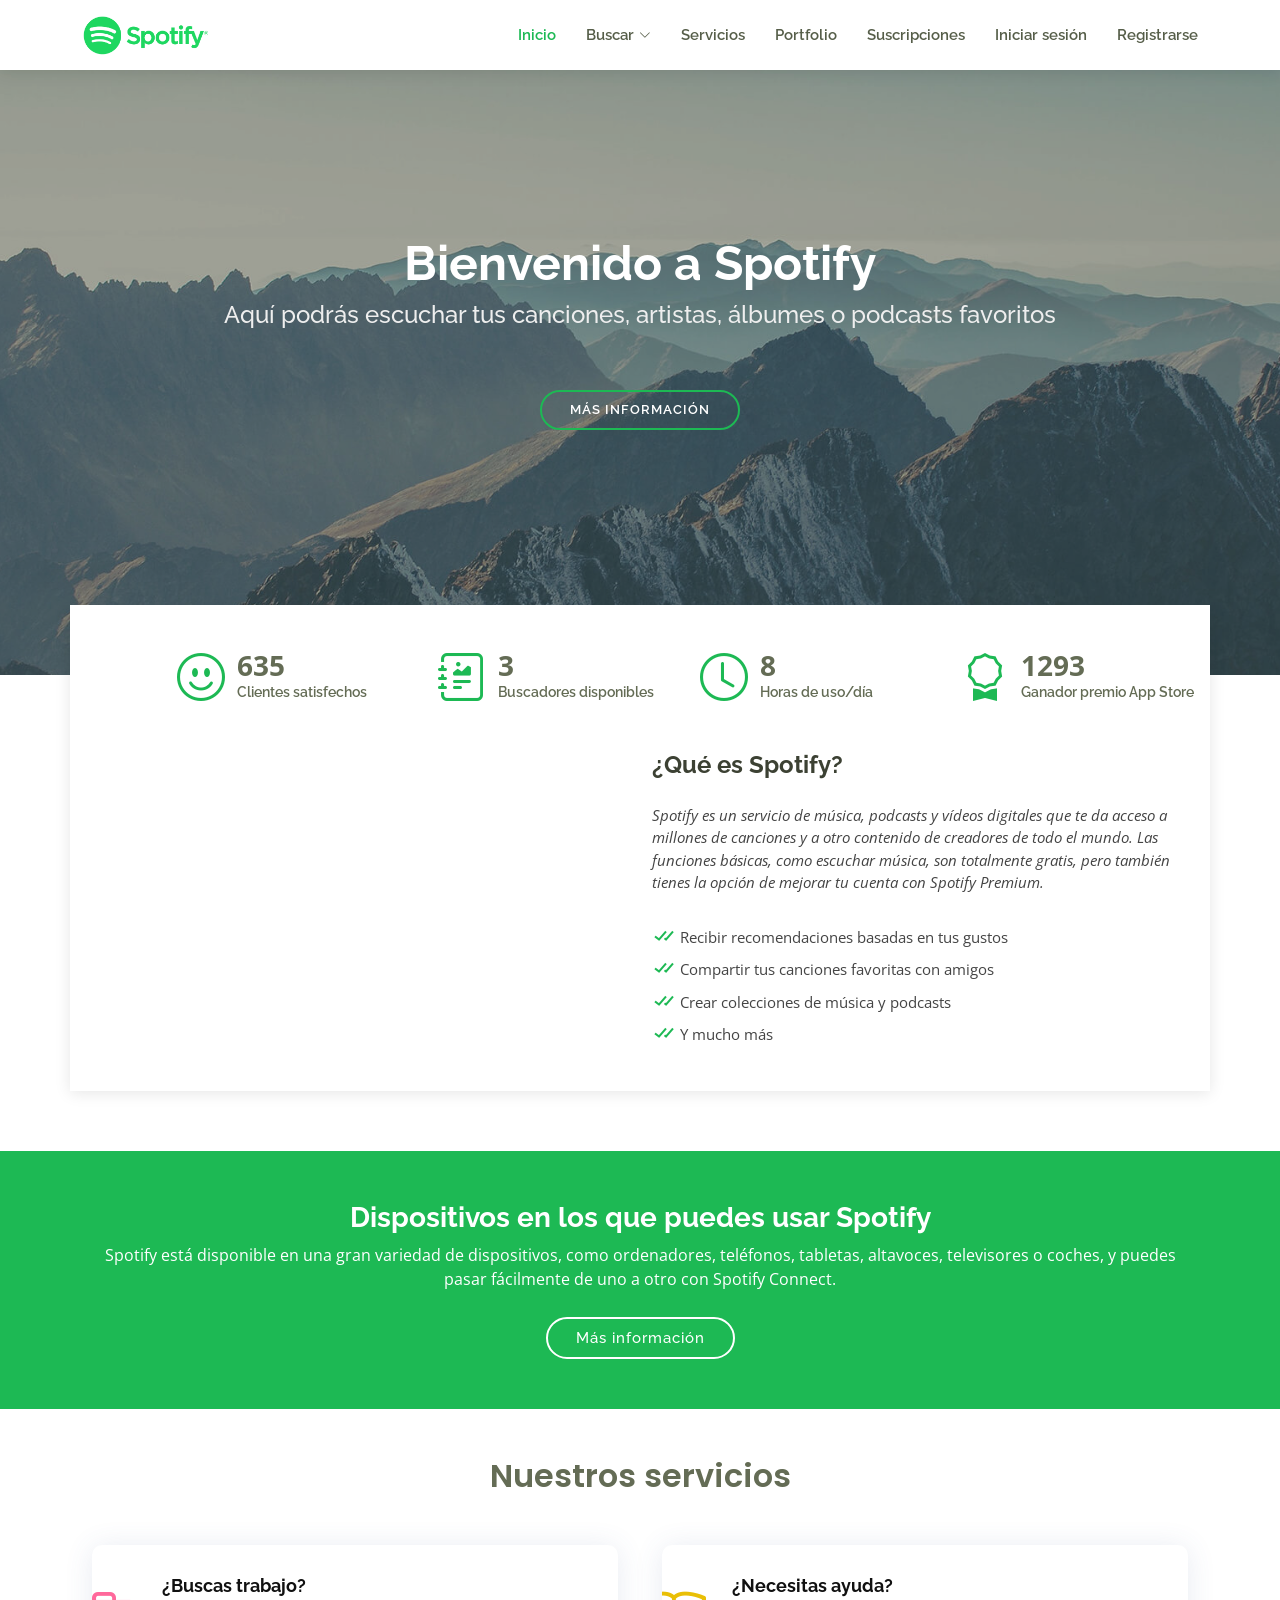
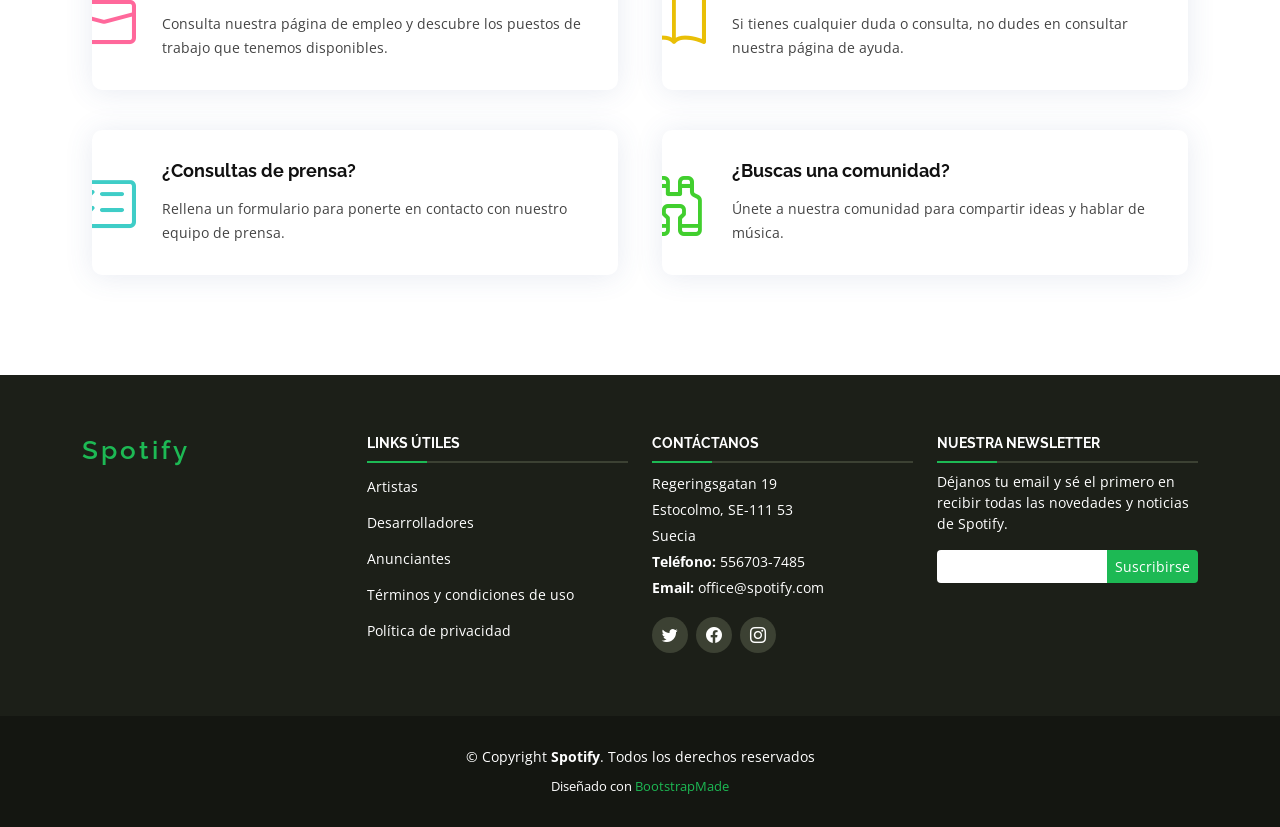
==== commit e0769d5f: "front-end" ====
--- a/pat/src/main/resources/static/index.html
+++ b/pat/src/main/resources/static/index.html
@@ -9,9 +9,8 @@
   <meta content="" name="description">
   <meta content="" name="keywords">
 
-  <!-- Favicons -->
-  <link href="assets/img/favicon.png" rel="icon">
-  <link href="assets/img/apple-touch-icon.png" rel="apple-touch-icon">
+  <!-- Icon -->
+  <link href="assets/img/spotify-icon.png" rel="shortcut icon" type="image/x-icon">
 
   <!-- Google Fonts -->
   <link href="https://fonts.googleapis.com/css?family=Open+Sans:300,300i,400,400i,600,600i,700,700i|Raleway:300,300i,400,400i,500,500i,600,600i,700,700i|Poppins:300,300i,400,400i,500,500i,600,600i,700,700i" rel="stylesheet">
@@ -35,9 +34,7 @@
     <div class="container d-flex align-items-center justify-content-between">
 
       <div class="logo">
-        <h1 class="text-light"><a href="index.html">Spotify</a></h1>
-        <!-- Uncomment below if you prefer to use an image logo -->
-        <!-- <a href="index.html"><img src="assets/img/logo.png" alt="" class="img-fluid"></a>-->
+        <a href="index.html"><img src="assets/img/spotify-banner.png" alt="" class="img-fluid"></a>
       </div>
 
       <nav id="navbar" class="navbar">
@@ -52,14 +49,13 @@
             </ul>
           </li>
           <li><a href="services.html">Servicios</a></li>
-          <li><a href="portfolio.html">Iniciar sesión</a></li>
+          <li><a href="portfolio.html">Portfolio</a></li>
+          <li><a href="pricing.html">Suscripciones</a></li>
+          <li><a href="login.html">Iniciar sesión</a></li>          
           <li><a href="register.html">Registrarse</a></li>
-
-          <li><a class="getstarted" href="about.html">Get Started</a></li>
         </ul>
         <i class="bi bi-list mobile-nav-toggle"></i>
       </nav><!-- .navbar -->
-
     </div>
   </header><!-- End Header -->
 
@@ -67,8 +63,8 @@
   <section id="hero">
     <div class="hero-container" data-aos="fade-up">
       <h1>Bienvenido a Spotify</h1>
-      <h2>Aquí encontrarás información sobre tus canciones, artistas, álbumes o podcasts favoritos</h2>
-      <a href="#about" class="btn-get-started scrollto">Get Started</a>
+      <h2>Aquí podrás escuchar tus canciones, artistas, álbumes o podcasts favoritos</h2>
+      <a href="#services" class="btn-get-started scrollto">Más información</a>
     </div>
   </section><!-- End Hero -->
 
@@ -77,7 +73,6 @@
     <!-- ======= About Section ======= -->
     <section id="about" class="about">
       <div class="container">
-
         <div class="row justify-content-end">
           <div class="col-lg-11">
             <div class="row justify-content-end">
@@ -85,32 +80,32 @@
               <div class="col-lg-3 col-md-5 col-6 d-md-flex align-items-md-stretch">
                 <div class="count-box py-5">
                   <i class="bi bi-emoji-smile"></i>
-                  <span data-purecounter-start="0" data-purecounter-end="65" class="purecounter">0</span>
-                  <p>Happy Clients</p>
+                  <span data-purecounter-start="0" data-purecounter-end="1000" class="purecounter">0</span>
+                  <p>Clientes satisfechos</p>
                 </div>
               </div>
 
               <div class="col-lg-3 col-md-5 col-6 d-md-flex align-items-md-stretch">
                 <div class="count-box py-5">
                   <i class="bi bi-journal-richtext"></i>
-                  <span data-purecounter-start="0" data-purecounter-end="85" class="purecounter">0</span>
-                  <p>Projects</p>
+                  <span data-purecounter-start="0" data-purecounter-end="4" class="purecounter">0</span>
+                  <p>Buscadores disponibles</p>
                 </div>
               </div>
 
               <div class="col-lg-3 col-md-5 col-6 d-md-flex align-items-md-stretch">
                 <div class="count-box pb-5 pt-0 pt-lg-5">
                   <i class="bi bi-clock"></i>
-                  <span data-purecounter-start="0" data-purecounter-end="27" class="purecounter">0</span>
-                  <p>Years of experience</p>
+                  <span data-purecounter-start="0" data-purecounter-end="12" class="purecounter">0</span>
+                  <p>Horas de uso/día</p>
                 </div>
               </div>
 
               <div class="col-lg-3 col-md-5 col-6 d-md-flex align-items-md-stretch">
                 <div class="count-box pb-5 pt-0 pt-lg-5">
                   <i class="bi bi-award"></i>
-                  <span data-purecounter-start="0" data-purecounter-end="22" class="purecounter">0</span>
-                  <p>Awards</p>
+                  <span data-purecounter-start="0" data-purecounter-end="2021" class="purecounter">0</span>
+                  <p>Ganador premio App Store</p>
                 </div>
               </div>
 
@@ -120,28 +115,21 @@
 
         <div class="row">
 
-          <div class="col-lg-6 video-box align-self-baseline position-relative">
-            <img src="assets/img/about.jpg" class="img-fluid" alt="">
-            <a href="https://www.youtube.com/watch?v=jDDaplaOz7Q" class="glightbox play-btn mb-4"></a>
+          <div class="col-lg-6 video-box align-self-baseline position-relative pt-1 px-5">
+            <iframe width="560" height="315" src="https://www.youtube.com/embed/vmxMtBW_pVE" title="YouTube video player" frameborder="0" allow="accelerometer; autoplay; clipboard-write; encrypted-media; gyroscope; picture-in-picture" allowfullscreen></iframe>
           </div>
 
           <div class="col-lg-6 pt-3 pt-lg-0 content">
-            <h3>Voluptatem dignissimos provident quasi corporis voluptates sit assumenda.</h3>
-            <p class="fst-italic">
-              Lorem ipsum dolor sit amet, consectetur adipiscing elit, sed do eiusmod tempor incididunt ut labore et dolore
-              magna aliqua.
+            <h3>¿Qué es Spotify?</h3>
+            <p class="fst-italic py-3">
+              Spotify es un servicio de música, podcasts y vídeos digitales que te da acceso a millones de canciones y a otro contenido de creadores de todo el mundo. Las funciones básicas, como escuchar música, son totalmente gratis, pero también tienes la opción de mejorar tu cuenta con Spotify Premium.
             </p>
             <ul>
-              <li><i class="bx bx-check-double"></i> Ullamco laboris nisi ut aliquip ex ea commodo consequat.</li>
-              <li><i class="bx bx-check-double"></i> Duis aute irure dolor in reprehenderit in voluptate velit.</li>
-              <li><i class="bx bx-check-double"></i> Voluptate repellendus pariatur reprehenderit corporis sint.</li>
-              <li><i class="bx bx-check-double"></i> Ullamco laboris nisi ut aliquip ex ea commodo consequat. Duis aute irure dolor in reprehenderit in voluptate trideta storacalaperda mastiro dolore eu fugiat nulla pariatur.</li>
+              <li><i class="bx bx-check-double"></i> Recibir recomendaciones basadas en tus gustos</li>
+              <li><i class="bx bx-check-double"></i> Compartir tus canciones favoritas con amigos</li>
+              <li><i class="bx bx-check-double"></i> Crear colecciones de música y podcasts</li>
+              <li><i class="bx bx-check-double"></i> Y mucho más</li>
             </ul>
-            <p>
-              Ullamco laboris nisi ut aliquip ex ea commodo consequat. Duis aute irure dolor in reprehenderit in voluptate
-              velit esse cillum dolore eu fugiat nulla pariatur. Excepteur sint occaecat cupidatat non proident, sunt in
-              culpa qui officia deserunt mollit anim id est laborum
-            </p>
           </div>
 
         </div>
@@ -154,9 +142,9 @@
       <div class="container" data-aos="fade-in">
 
         <div class="text-center">
-          <h3>Call To Action</h3>
-          <p> Duis aute irure dolor in reprehenderit in voluptate velit esse cillum dolore eu fugiat nulla pariatur. Excepteur sint occaecat cupidatat non proident, sunt in culpa qui officia deserunt mollit anim id est laborum.</p>
-          <a class="cta-btn" href="#">Call To Action</a>
+          <h3>Dispositivos en los que puedes usar Spotify</h3>
+          <p> Spotify está disponible en una gran variedad de dispositivos, como ordenadores, teléfonos, tabletas, altavoces, televisores o coches, y puedes pasar fácilmente de uno a otro con Spotify Connect.</p>
+          <a class="cta-btn" href="https://support.spotify.com/es/article/spotify-connect/">Más información</a>
         </div>
 
       </div>
@@ -167,59 +155,41 @@
       <div class="container">
 
         <div class="section-title pt-5" data-aos="fade-up">
-          <h2>Our Services</h2>
+          <h2>Nuestros servicios</h2>
         </div>
 
         <div class="row">
           <div class="col-md-6">
             <div class="icon-box" data-aos="fade-up">
               <div class="icon"><i class="bi bi-briefcase" style="color: #ff689b;"></i></div>
-              <h4 class="title"><a href="">Lorem Ipsum</a></h4>
-              <p class="description">Voluptatum deleniti atque corrupti quos dolores et quas molestias excepturi sint occaecati cupiditate non provident</p>
+              <h4 class="title"><a href="https://www.lifeatspotify.com/jobs">¿Buscas trabajo?</a></h4>
+              <p class="description">Consulta nuestra página de empleo y descubre los puestos de trabajo que tenemos disponibles.</p>
             </div>
           </div>
           <div class="col-md-6">
             <div class="icon-box" data-aos="fade-up">
               <div class="icon"><i class="bi bi-book" style="color: #e9bf06;"></i></div>
-              <h4 class="title"><a href="">Dolor Sitema</a></h4>
-              <p class="description">Minim veniam, quis nostrud exercitation ullamco laboris nisi ut aliquip ex ea commodo consequat tarad limino ata</p>
-            </div>
-          </div>
-
+              <h4 class="title"><a href="https://support.spotify.com/es/">¿Necesitas ayuda?</a></h4>
+              <p class="description">Si tienes cualquier duda o consulta, no dudes en consultar nuestra página de ayuda.</p>
+            </div>
+          </div>
           <div class="col-md-6" data-aos="fade-up" data-aos-delay="100">
             <div class="icon-box">
               <div class="icon"><i class="bi bi-card-checklist" style="color: #3fcdc7;"></i></div>
-              <h4 class="title"><a href="">Sed ut perspiciatis</a></h4>
-              <p class="description">Duis aute irure dolor in reprehenderit in voluptate velit esse cillum dolore eu fugiat nulla pariatur</p>
+              <h4 class="title"><a href="https://newsroom.spotify.com/press-inquiries/">¿Consultas de prensa?</a></h4>
+              <p class="description">Rellena un formulario para ponerte en contacto con nuestro equipo de prensa.</p>
             </div>
           </div>
           <div class="col-md-6" data-aos="fade-up" data-aos-delay="100">
             <div class="icon-box">
               <div class="icon"><i class="bi bi-binoculars" style="color:#41cf2e;"></i></div>
-              <h4 class="title"><a href="">Magni Dolores</a></h4>
-              <p class="description">Excepteur sint occaecat cupidatat non proident, sunt in culpa qui officia deserunt mollit anim id est laborum</p>
-            </div>
-          </div>
-
-          <div class="col-md-6" data-aos="fade-up" data-aos-delay="200">
-            <div class="icon-box">
-              <div class="icon"><i class="bi bi-globe" style="color: #d6ff22;"></i></div>
-              <h4 class="title"><a href="">Nemo Enim</a></h4>
-              <p class="description">At vero eos et accusamus et iusto odio dignissimos ducimus qui blanditiis praesentium voluptatum deleniti atque</p>
-            </div>
-          </div>
-          <div class="col-md-6" data-aos="fade-up" data-aos-delay="200">
-            <div class="icon-box">
-              <div class="icon"><i class="bi bi-clock" style="color: #4680ff;"></i></div>
-              <h4 class="title"><a href="">Eiusmod Tempor</a></h4>
-              <p class="description">Et harum quidem rerum facilis est et expedita distinctio. Nam libero tempore, cum soluta nobis est eligendi</p>
-            </div>
-          </div>
-        </div>
-
+              <h4 class="title"><a href="https://community.spotify.com/">¿Buscas una comunidad?</a></h4>
+              <p class="description">Únete a nuestra comunidad para compartir ideas y hablar de música.</p>
+            </div>
+          </div>
+        </div>
       </div>
     </section><!-- End Services Section -->
-
   </main><!-- End #main -->
 
   <!-- ======= Footer ======= -->
@@ -227,47 +197,44 @@
     <div class="footer-top">
       <div class="container">
         <div class="row">
-
           <div class="col-lg-3 col-md-6 footer-info">
-            <h3>Serenity</h3>
-            <p>Cras fermentum odio eu feugiat lide par naso tierra. Justo eget nada terra videa magna derita valies darta donna mare fermentum iaculis eu non diam phasellus. Scelerisque felis imperdiet proin fermentum leo. Amet volutpat consequat mauris nunc congue.</p>
-          </div>
-
+            <h3>Spotify</h3>
+          </div>
+          
           <div class="col-lg-3 col-md-6 footer-links">
-            <h4>Useful Links</h4>
+            <h4>Links útiles</h4>
             <ul>
-              <li><a href="#">Home</a></li>
-              <li><a href="#">About us</a></li>
-              <li><a href="#">Services</a></li>
-              <li><a href="#">Terms of service</a></li>
-              <li><a href="#">Privacy policy</a></li>
+              <li><a href="https://artists.spotify.com/es">Artistas</a></li>
+              <li><a href="https://developer.spotify.com/">Desarrolladores</a></li>
+              <li><a href="https://ads.spotify.com/es-ES/">Anunciantes</a></li>
+              <li><a href="https://www.spotify.com/es/legal/end-user-agreement/">Términos y condiciones de uso</a></li>
+              <li><a href="https://www.spotify.com/es/legal/privacy-policy/">Política de privacidad</a></li>
             </ul>
           </div>
 
           <div class="col-lg-3 col-md-6 footer-contact">
-            <h4>Contact Us</h4>
+            <h4>Contáctanos</h4>
             <p>
-              A108 Adam Street <br>
-              New York, NY 535022<br>
-              United States <br>
-              <strong>Phone:</strong> +1 5589 55488 55<br>
-              <strong>Email:</strong> info@example.com<br>
+              Regeringsgatan 19 <br>
+              Estocolmo, SE-111 53<br>
+              Suecia <br>
+              <strong>Teléfono:</strong> 556703-7485<br>
+              <strong>Email:</strong> office@spotify.com<br>
             </p>
 
             <div class="social-links">
-              <a href="#" class="twitter"><i class="bi bi-twitter"></i></a>
-              <a href="#" class="facebook"><i class="bi bi-facebook"></i></a>
-              <a href="#" class="instagram"><i class="bi bi-instagram"></i></a>
-              <a href="#" class="linkedin"><i class="bi bi-linkedin"></i></a>
+              <a href="https://twitter.com/spotify" class="twitter"><i class="bi bi-twitter"></i></a>
+              <a href="https://www.facebook.com/Spotify" class="facebook"><i class="bi bi-facebook"></i></a>
+              <a href="https://www.instagram.com/spotify/" class="instagram"><i class="bi bi-instagram"></i></a>
             </div>
 
           </div>
 
           <div class="col-lg-3 col-md-6 footer-newsletter">
-            <h4>Our Newsletter</h4>
-            <p>Tamen quem nulla quae legam multos aute sint culpa legam noster magna veniam enim veniam illum dolore legam minim quorum culpa amet magna export quem marada parida nodela caramase seza.</p>
+            <h4>Nuestra Newsletter</h4>
+            <p>Déjanos tu email y sé el primero en recibir todas las novedades y noticias de Spotify.</p>
             <form action="" method="post">
-              <input type="email" name="email"><input type="submit" value="Subscribe">
+              <input type="email" name="email"><input type="submit" value="Suscribirse">
             </form>
           </div>
 
@@ -277,14 +244,10 @@
 
     <div class="container">
       <div class="copyright">
-        &copy; Copyright <strong><span>Serenity</span></strong>. All Rights Reserved
+        &copy; Copyright <strong><span>Spotify</span></strong>. Todos los derechos reservados
       </div>
       <div class="credits">
-        <!-- All the links in the footer should remain intact. -->
-        <!-- You can delete the links only if you purchased the pro version. -->
-        <!-- Licensing information: https://bootstrapmade.com/license/ -->
-        <!-- Purchase the pro version with working PHP/AJAX contact form: https://bootstrapmade.com/serenity-bootstrap-corporate-template/ -->
-        Designed by <a href="https://bootstrapmade.com/">BootstrapMade</a>
+        Diseñado con <a href="https://bootstrapmade.com/">BootstrapMade</a>
       </div>
     </div>
   </footer><!-- End Footer -->
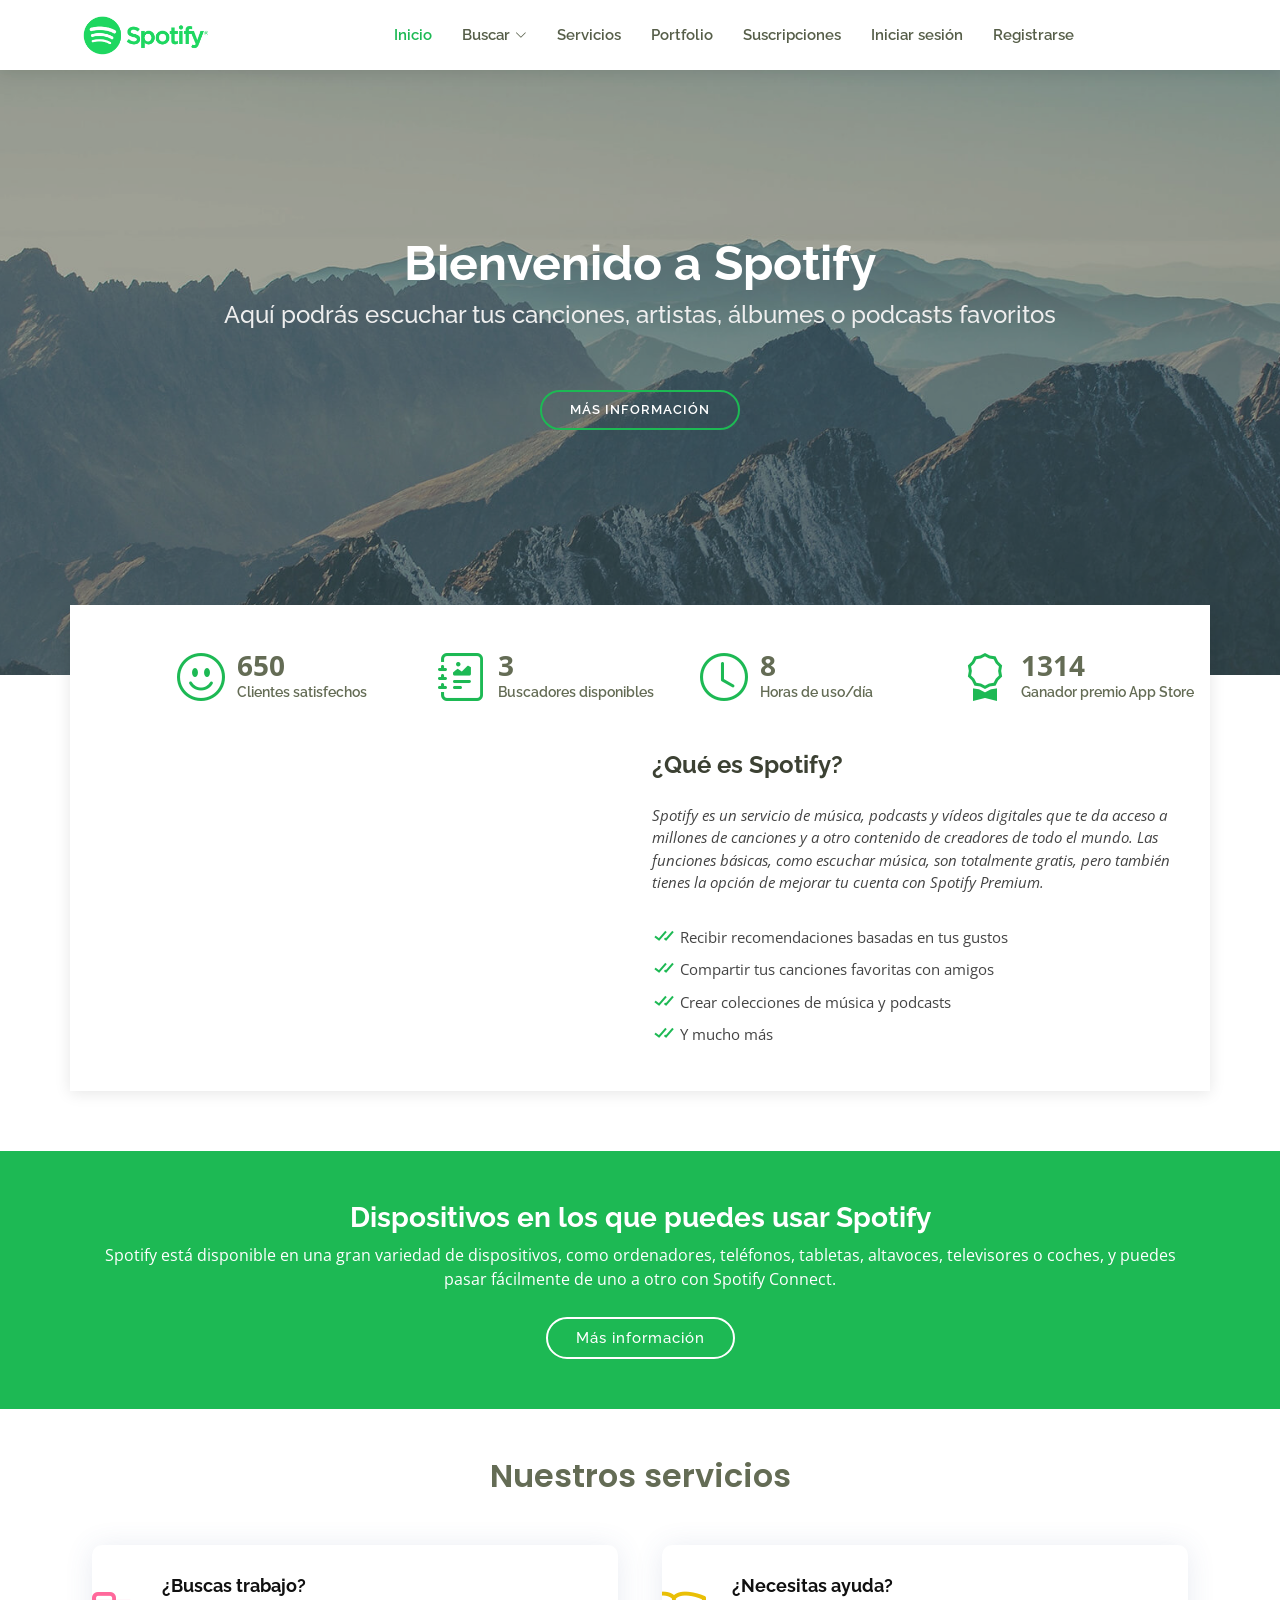
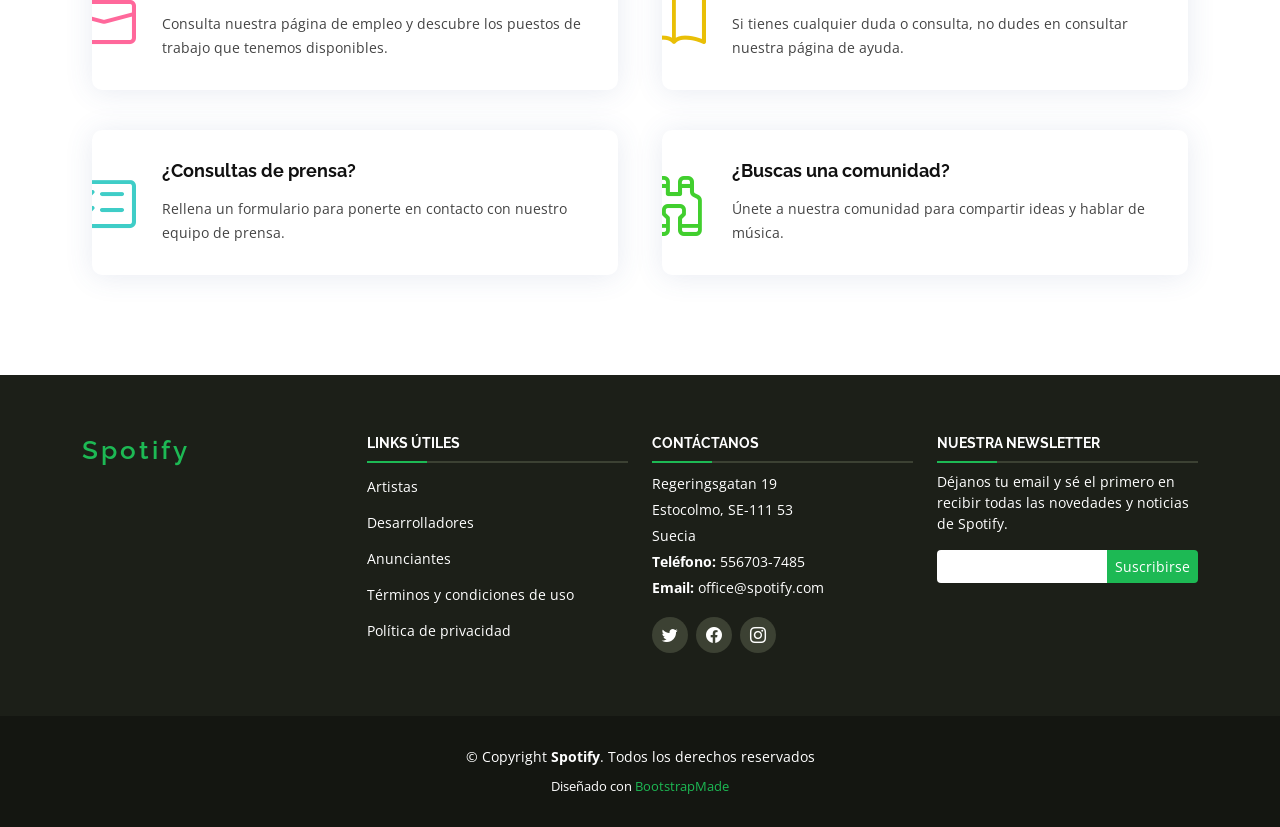
==== commit 8730a047: "usuario" ====
--- a/pat/src/main/resources/static/index.html
+++ b/pat/src/main/resources/static/index.html
@@ -51,10 +51,26 @@
           <li><a href="services.html">Servicios</a></li>
           <li><a href="portfolio.html">Portfolio</a></li>
           <li><a href="pricing.html">Suscripciones</a></li>
-          <li><a href="login.html">Iniciar sesión</a></li>          
-          <li><a href="register.html">Registrarse</a></li>
+          <li id="login"><a href="login.html">Iniciar sesión</a></li>            
+          <li id="register"><a href="register.html">Registrarse</a></li>
+          <li id="logout" onclick="cerrarSesion()"><a href="">Cerrar sesión</a></li>
         </ul>
         <i class="bi bi-list mobile-nav-toggle"></i>
+        <script>
+            if(sessionStorage.getItem("userId")=="" || sessionStorage.getItem("userId")==null){
+              document.getElementById("login").style.visibility = "visible";
+              document.getElementById("register").style.visibility = "visible";
+              document.getElementById("logout").style.visibility = "hidden";
+              
+            }else{
+              document.getElementById("logout").style.visibility = "visible";
+              document.getElementById("register").style.visibility = "hidden";
+              document.getElementById("login").style.visibility = "hidden";
+            }
+            function cerrarSesion() {
+              sessionStorage.removeItem("userId");
+            }
+          </script>
       </nav><!-- .navbar -->
     </div>
   </header><!-- End Header -->
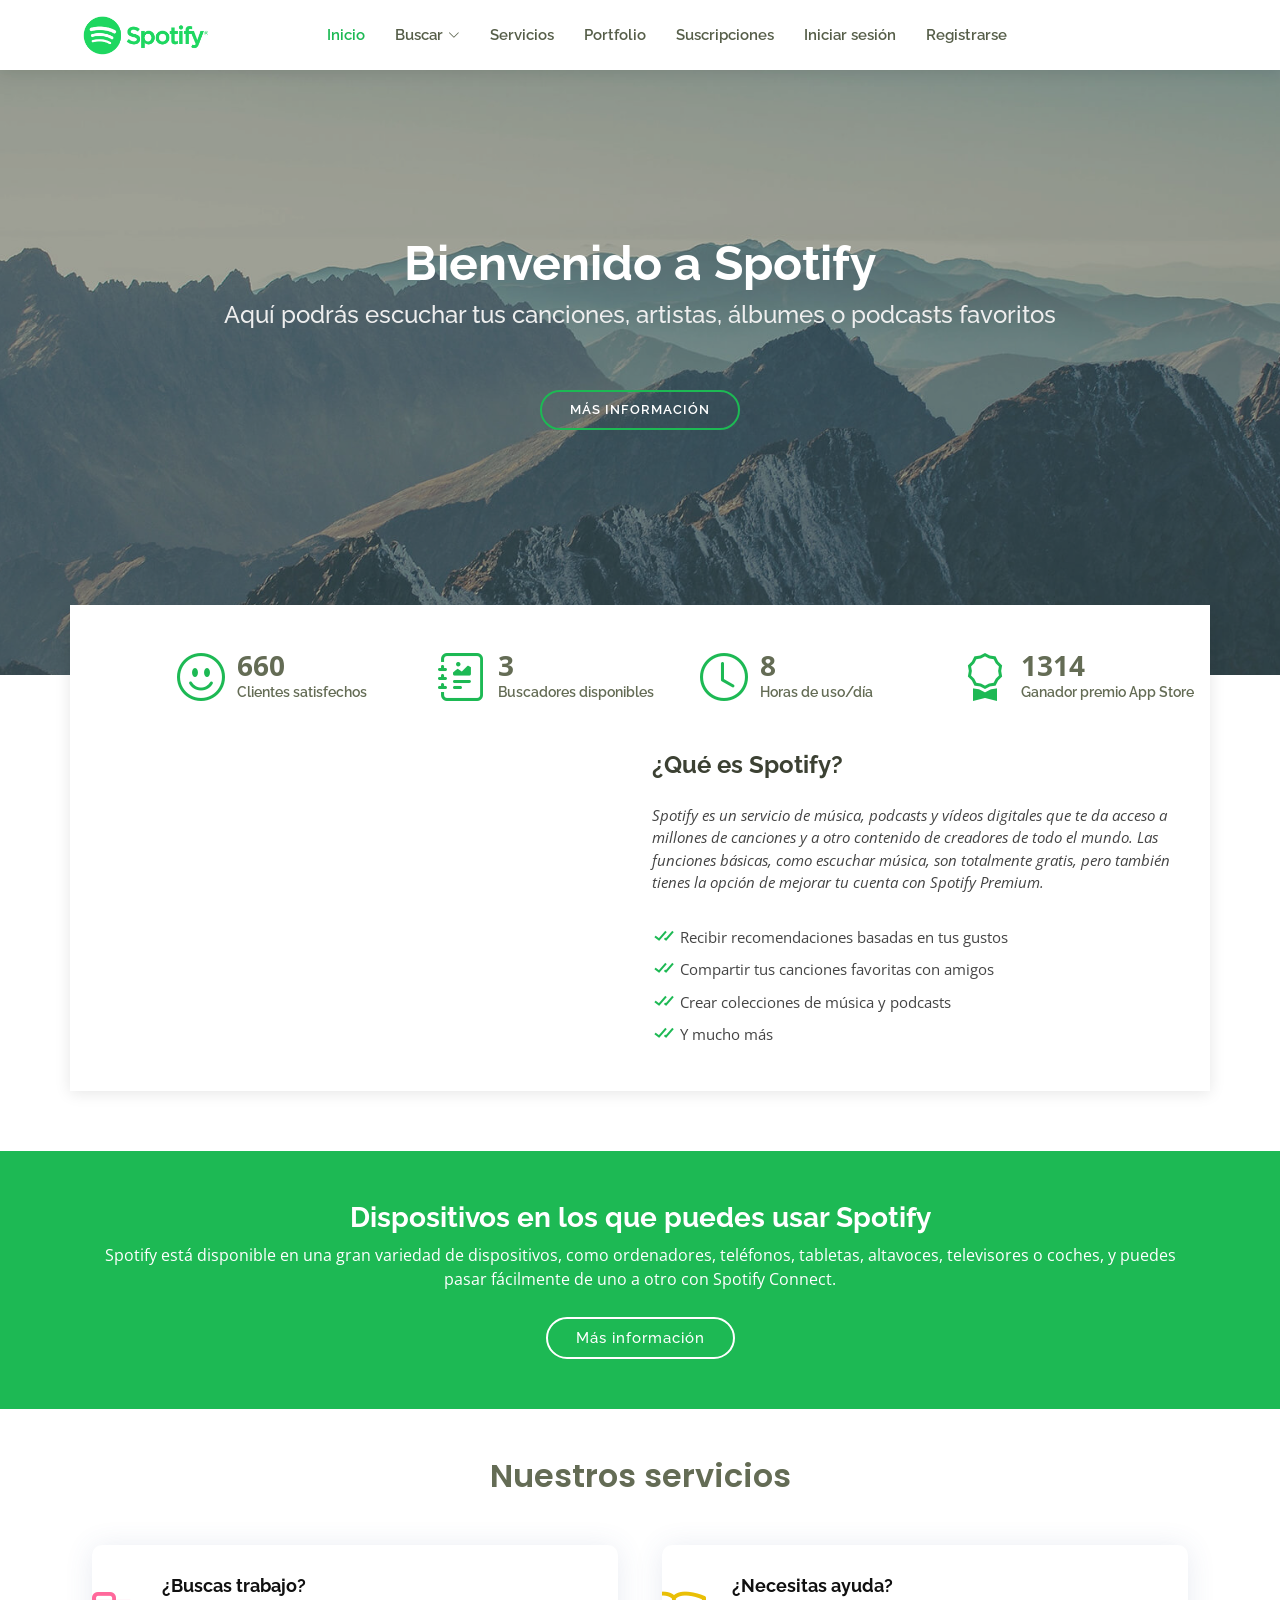
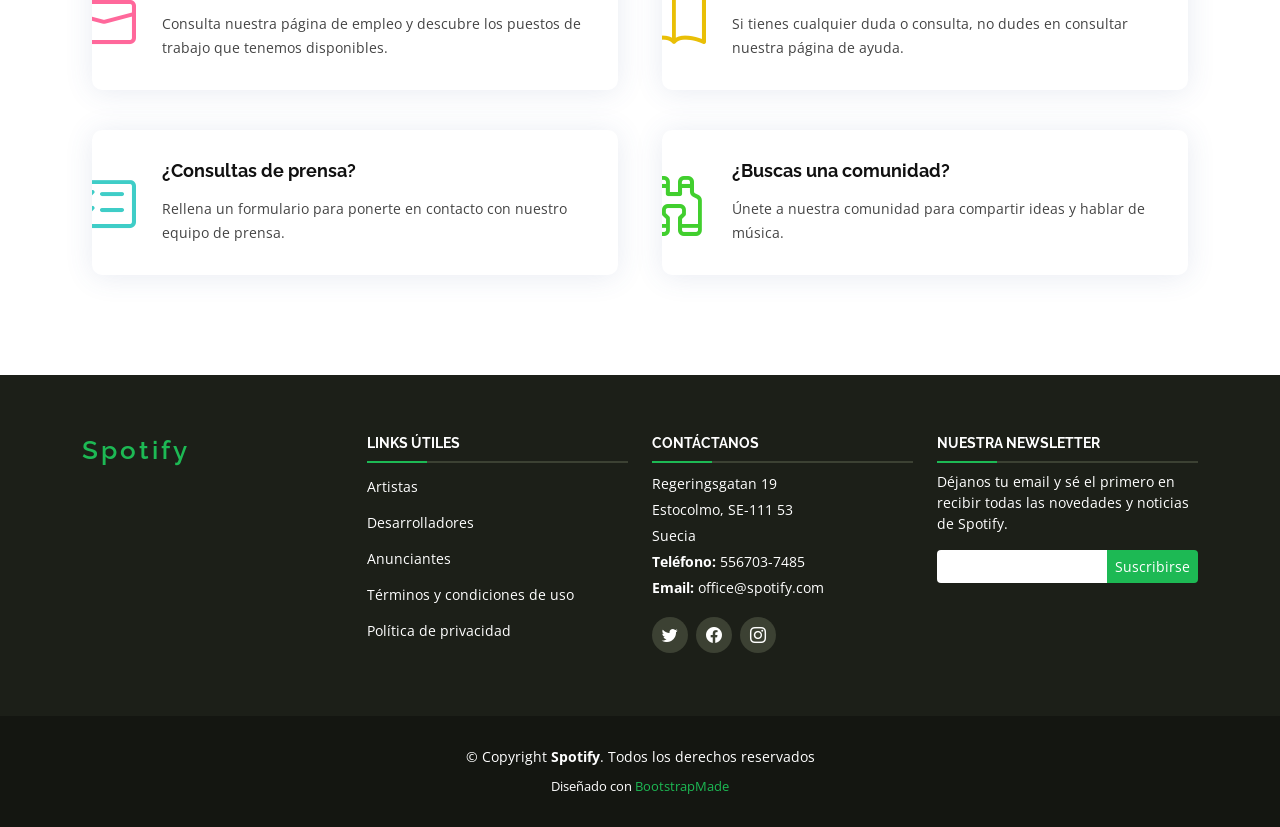
==== commit a539761c: "profile" ====
--- a/pat/src/main/resources/static/index.html
+++ b/pat/src/main/resources/static/index.html
@@ -53,19 +53,22 @@
           <li><a href="pricing.html">Suscripciones</a></li>
           <li id="login"><a href="login.html">Iniciar sesión</a></li>            
           <li id="register"><a href="register.html">Registrarse</a></li>
+          <li id="perfil"><a href="profile.html">Perfil</a></li>
           <li id="logout" onclick="cerrarSesion()"><a href="">Cerrar sesión</a></li>
         </ul>
         <i class="bi bi-list mobile-nav-toggle"></i>
-        <script>
+          <script>
             if(sessionStorage.getItem("userId")=="" || sessionStorage.getItem("userId")==null){
               document.getElementById("login").style.visibility = "visible";
               document.getElementById("register").style.visibility = "visible";
               document.getElementById("logout").style.visibility = "hidden";
+              document.getElementById("perfil").style.visibility = "hidden";
               
             }else{
               document.getElementById("logout").style.visibility = "visible";
               document.getElementById("register").style.visibility = "hidden";
               document.getElementById("login").style.visibility = "hidden";
+              document.getElementById("perfil").style.visibility = "visible";
             }
             function cerrarSesion() {
               sessionStorage.removeItem("userId");
